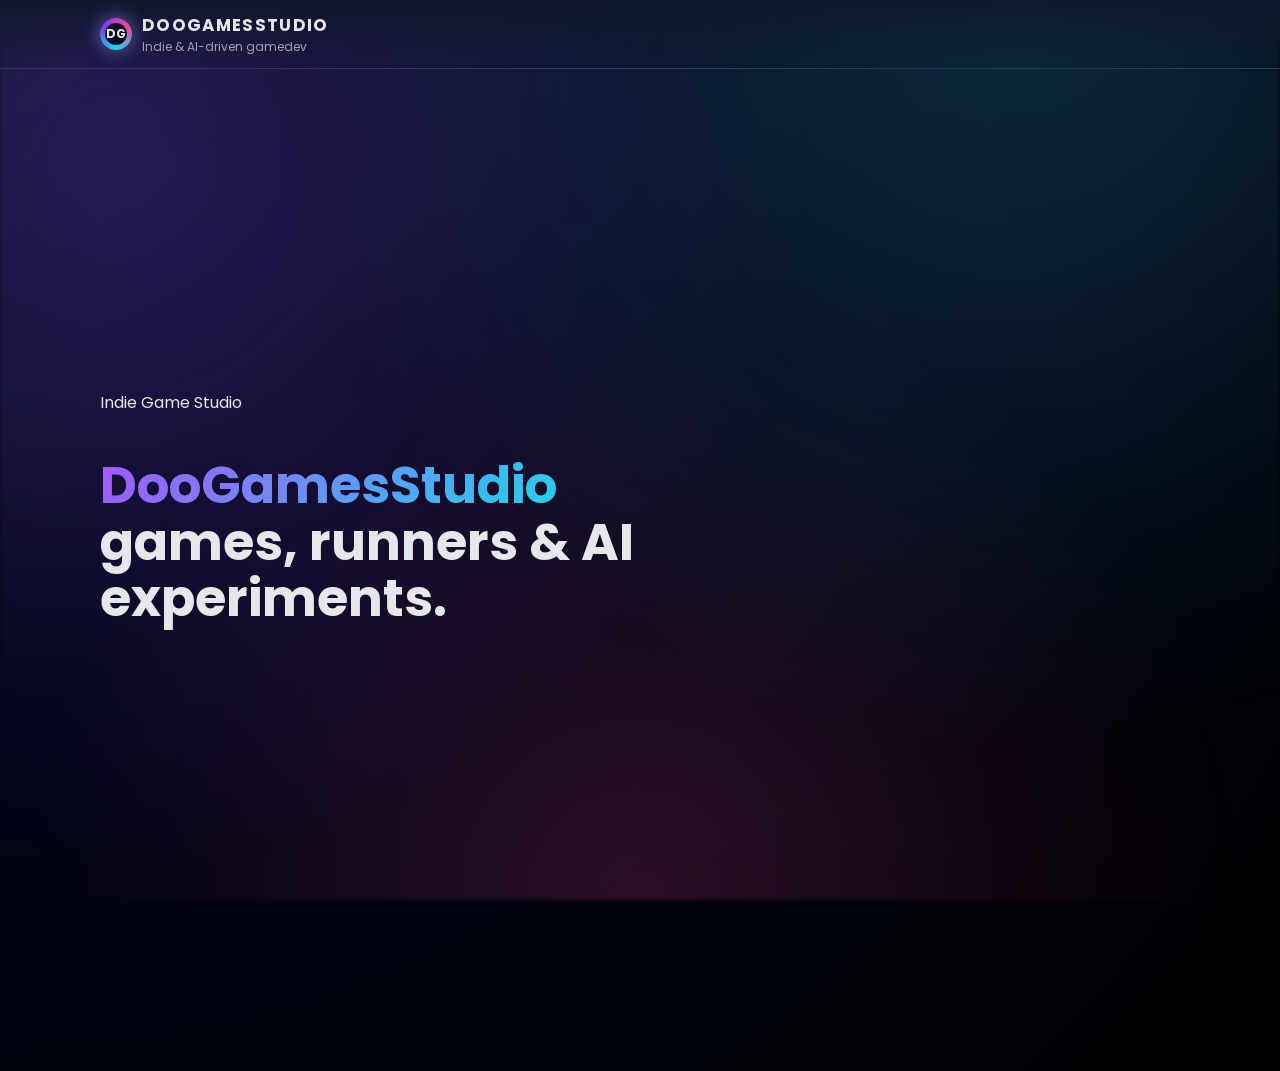
==== index.html @ 08a2777c "chore: initialize DooGamesStudio landing project" ====
<!DOCTYPE html>
<html lang="en">
<head>
    <meta charset="UTF-8" />
    <meta name="viewport" content="width=device-width, initial-scale=1.0" />
    <title>DooGamesStudio — Indie Game Development</title>
    <meta name="description" content="DooGamesStudio — indie game development, experimental AI projects, Unity, runners, tactical sims and more.">

    <link rel="preconnect" href="https://fonts.gstatic.com" />
    <link href="https://fonts.googleapis.com/css2?family=Poppins:wght@300;400;600;700&display=swap" rel="stylesheet" />

    <style>
        :root {
            --bg-main: #050816;
            --bg-elevated: rgba(15, 23, 42, 0.85);
            --accent: #7c3aed;
            --accent-soft: #22d3ee;
            --text-main: #e5e7eb;
            --text-muted: #9ca3af;
            --border-soft: rgba(148, 163, 184, 0.3);
            --radius-xl: 18px;
            --shadow-soft: 0 20px 40px rgba(15, 23, 42, 0.8);
            --transition-fast: 0.18s ease-out;
        }

        * {
            box-sizing: border-box;
        }

        html {
            scroll-behavior: smooth;
        }

        body {
            margin: 0;
            font-family: "Poppins", system-ui, -apple-system, BlinkMacSystemFont, "Segoe UI", sans-serif;
            background: radial-gradient(circle at 0% 0%, #0f172a 0, #020617 40%, #000 100%);
            color: var(--text-main);
            min-height: 100vh;
        }

        .bg-orbit {
            position: fixed;
            inset: 0;
            pointer-events: none;
            z-index: -1;
            background:
                radial-gradient(circle at 10% 20%, rgba(124, 58, 237, 0.35) 0, transparent 50%),
                radial-gradient(circle at 80% 0%, rgba(56, 189, 248, 0.3) 0, transparent 55%),
                radial-gradient(circle at 50% 100%, rgba(236, 72, 153, 0.25) 0, transparent 55%);
            opacity: 0.7;
            filter: blur(2px);
            animation: float-bg 18s alternate infinite;
        }

        @keyframes float-bg {
            0% {
                transform: translate3d(0, 0, 0) scale(1);
            }
            100% {
                transform: translate3d(0, -20px, 0) scale(1.02);
            }
        }

        .nav {
            position: sticky;
            top: 0;
            z-index: 30;
            backdrop-filter: blur(18px);
            background: linear-gradient(to bottom, rgba(15, 23, 42, 0.95), rgba(15, 23, 42, 0.4), transparent);
            border-bottom: 1px solid rgba(148, 163, 184, 0.25);
        }

        .nav-inner {
            max-width: 1120px;
            margin: 0 auto;
            padding: 12px 20px;
            display: flex;
            align-items: center;
            justify-content: space-between;
            gap: 16px;
        }

        .logo {
            display: flex;
            align-items: center;
            gap: 10px;
        }

        .logo-mark {
            width: 32px;
            height: 32px;
            border-radius: 999px;
            background: conic-gradient(
                    from 180deg,
                    #22d3ee,
                    #7c3aed,
                    #ec4899,
                    #22d3ee
            );
            display: flex;
            align-items: center;
            justify-content: center;
            box-shadow: 0 0 18px rgba(129, 140, 248, 0.7);
            position: relative;
            overflow: hidden;
        }

        .logo-mark-inner {
            width: 22px;
            height: 22px;
            border-radius: inherit;
            background: radial-gradient(circle at 30% 0%, #0f172a, #020617);
            border: 1px solid rgba(15, 23, 42, 0.9);
            display: flex;
            align-items: center;
            justify-content: center;
            font-size: 12px;
            font-weight: 700;
            color: #e5e7eb;
            letter-spacing: 0.03em;
        }

        .logo-text-main {
            font-weight: 700;
            font-size: 1.05rem;
            letter-spacing: 0.08em;
            text-transform: uppercase;
        }

        .logo-text-sub {
            font-size: 0.75rem;
            color: var(--text-muted);
        }

        .nav-links {
            display: flex;
            flex-wrap: wrap;
            gap: 10px;
        }

        .nav-link {
            padding: 8px 14px;
            border-radius: 999px;
            font-size: 0.85rem;
            border: 1px solid transparent;
            color: var(--text-muted);
            text-decoration: none;
            transition: var(--transition-fast);
        }

        .nav-link:hover {
            color: var(--text-main);
            border-color: rgba(148, 163, 184, 0.7);
            background: rgba(15, 23, 42, 0.9);
        }

        .nav-link-primary {
            background: linear-gradient(135deg, #22d3ee, #7c3aed);
            color: #020617;
            font-weight: 600;
            border: none;
            box-shadow: 0 12px 30px rgba(37, 99, 235, 0.55);
        }

        .nav-link-primary:hover {
            transform: translateY(-1px) scale(1.02);
            box-shadow: 0 18px 40px rgba(59, 130, 246, 0.8);
        }

        .page {
            max-width: 1120px;
            margin: 0 auto;
            padding: 32px 20px 60px;
        }

        section {
            margin-bottom: 80px;
        }

        .hero {
            min-height: calc(100vh - 70px);
            display: grid;
            grid-template-columns: minmax(0, 1.2fr) minmax(0, 1fr);
            gap: 32px;
            align-items: center;
        }

        @media (max-width: 900px) {
            .hero {
                grid-template-columns: minmax(0, 1fr);
                padding-top: 24px;
            }
        }

        .hero-main-title {
            font-size: clamp(2.4rem, 4vw, 3.3rem);
            line-height: 1.1;
            margin-bottom: 16px;
        }

        .hero-gradient {
            background: linear-gradient(135deg, #a855f7, #22d3ee);
            -webkit-background-clip: text;
            background-clip: text;
            color: transparent;
        }

        .hero-subtitle {
            font-size: 1.05rem;
            color: var(--text-muted);
            max-width: 520px;
            margin-bottom: 24px;
        }

        .hero-badges {
            display: flex;
            flex-wrap: wrap;
            gap: 8px;
            margin-bottom: 24px;
        }

        .badge {
            padding: 6px 12px;
            border-radius: 999px;
            border: 1px solid rgba(148, 163, 184, 0.4);
            font-size: 0.75rem;
            color: var(--text-muted);
            background: rgba(15, 23, 42, 0.7);
        }

        .badge-pill {
            background: rgba(56, 189, 248, 0.12);
            color: #e0f2fe;
            border-color: rgba(56, 189, 248, 0.5);
        }

        .hero-actions {
            display: flex;
            flex-wrap: wrap;
            gap: 12px;
            margin-bottom: 24px;
        }

        .btn {
            position: relative;
            padding: 11px 20px;
            border-radius: 999px;
            border: 1px solid rgba(148, 163, 184, 0.6);
            background: rgba(15, 23, 42, 0.9);
            color: var(--text-main);
            text-decoration: none;
            font-size: 0.9rem;
            font-weight: 500;
            display: inline-flex;
            alignяз: center;
            gap: 8px;
            cursor: pointer;
            transition: var(--transition-fast);
        }

        .btn span.icon {
            font-size: 1.05rem;
        }

        .btn:hover {
            transform: translateY(-1px);
            border-color: rgba(148, 163, 184, 0.9);
            background: rgba(15, 23, 42, 1);
            box-shadow: 0 12px 30px rgba(15, 23, 42, 0.9);
        }

        .btn-primary {
            background: linear-gradient(135deg, #22d3ee, #7c3aed);
            border: none;
            color: #020617;
            box-shadow: 0 14px 40px rgba(37, 99, 235, 0.8);
        }

        .btn-primary:hover {
            transform: translateY(-1px) scale(1.02);
            box-shadow: 0 18px 50px rgba(37, 99, 235, 0.95);
        }

        .hero-note {
            font-size: 0.8rem;
            color: var(--text-muted);
        }

        .hero-card {
            border-radius: 24px;
            background: radial-gradient(circle at 0 0, rgba(59, 130, 246, 0.3), transparent 55%),
                        radial-gradient(circle at 100% 100%, rgba(236, 72, 153, 0.35), transparent 55%),
                        rgba(15, 23, 42, 0.9);
            border: 1px solid rgba(148, 163, 184, 0.3);
            padding: 20px 18px;
            position: relative;
            overflow: hidden;
            box-shadow: var(--shadow-soft);
        }

        .hero-card::before {
            content: "";
            position: absolute;
            inset: -40%;
            background:
                radial-gradient(circle at 10% 20%, rgba(56, 189, 248, 0.08) 0, transparent 55%),
                radial-gradient(circle at 80% 80%, rgba(129, 140, 248, 0.12) 0, transparent 55%);
            opacity: 0.9;
            mix-blend-mode: screen;
        }

        .hero-card-inner {
            position: relative;
            z-index: 1;
        }

        .hero-pill {
            display: inline-flex;
            align-items: center;
            gap: 8px;
            font-size: 0.75rem;
            padding: 6px 10px;
            border-radius: 999px;
            background: rgba(15, 23, 42, 0.8);
            border: 1px solid rgba(148, 163, 184, 0.5);
            margin-bottom: 14px;
        }

        .hero-pill-dot {
            width: 8px;
            height: 8px;
            border-radius: 50%;
            background: #22c55e;
            box-shadow: 0 0 10px rgba(34, 197, 94, 0.9);
        }

        .hero-card-title {
            font-size: 1.05rem;
            font-weight: 600;
            margin-bottom: 10px;
        }

        .hero-card-text {
            font-size: 0.85rem;
            color: var(--text-muted);
            margin-bottom: 16px;
        }
    </style>
</head>
<body>
<div class="bg-orbit"></div>

<header class="nav">
    <div class="nav-inner">
        <div class="logo">
            <div class="logo-mark">
                <div class="logo-mark-inner">DG</div>
            </div>
            <div>
                <div class="logo-text-main">DooGamesStudio</div>
                <div class="logo-text-sub">Indie & AI-driven gamedev</div>
            </div>
        </div>
    </div>
</header>

<main class="page">
    <section class="hero" id="top">
        <div>
            <div class="section-label">Indie Game Studio</div>
            <h1 class="hero-main-title">
                <span class="hero-gradient">DooGamesStudio</span><br />
                games, runners & AI experiments.
            </h1>
        </div>
    </section>
</main>

</body>
</html>
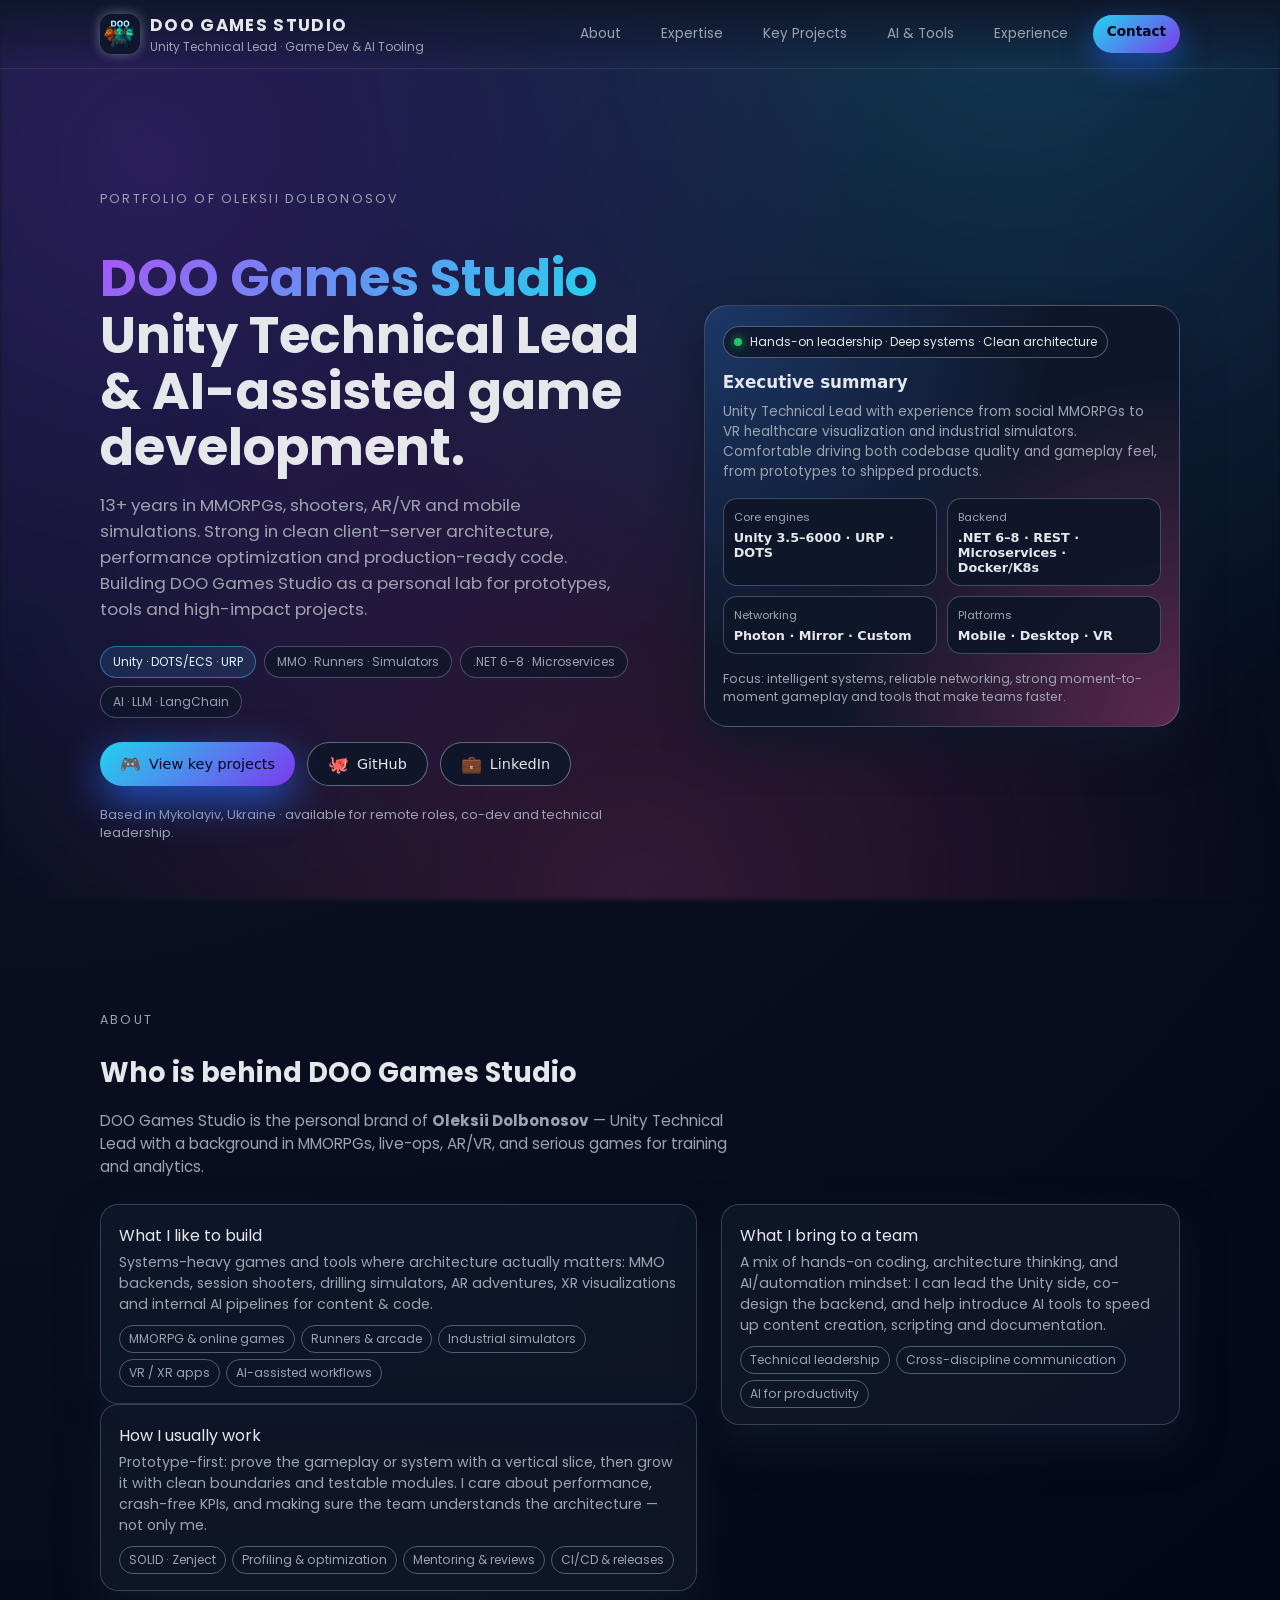
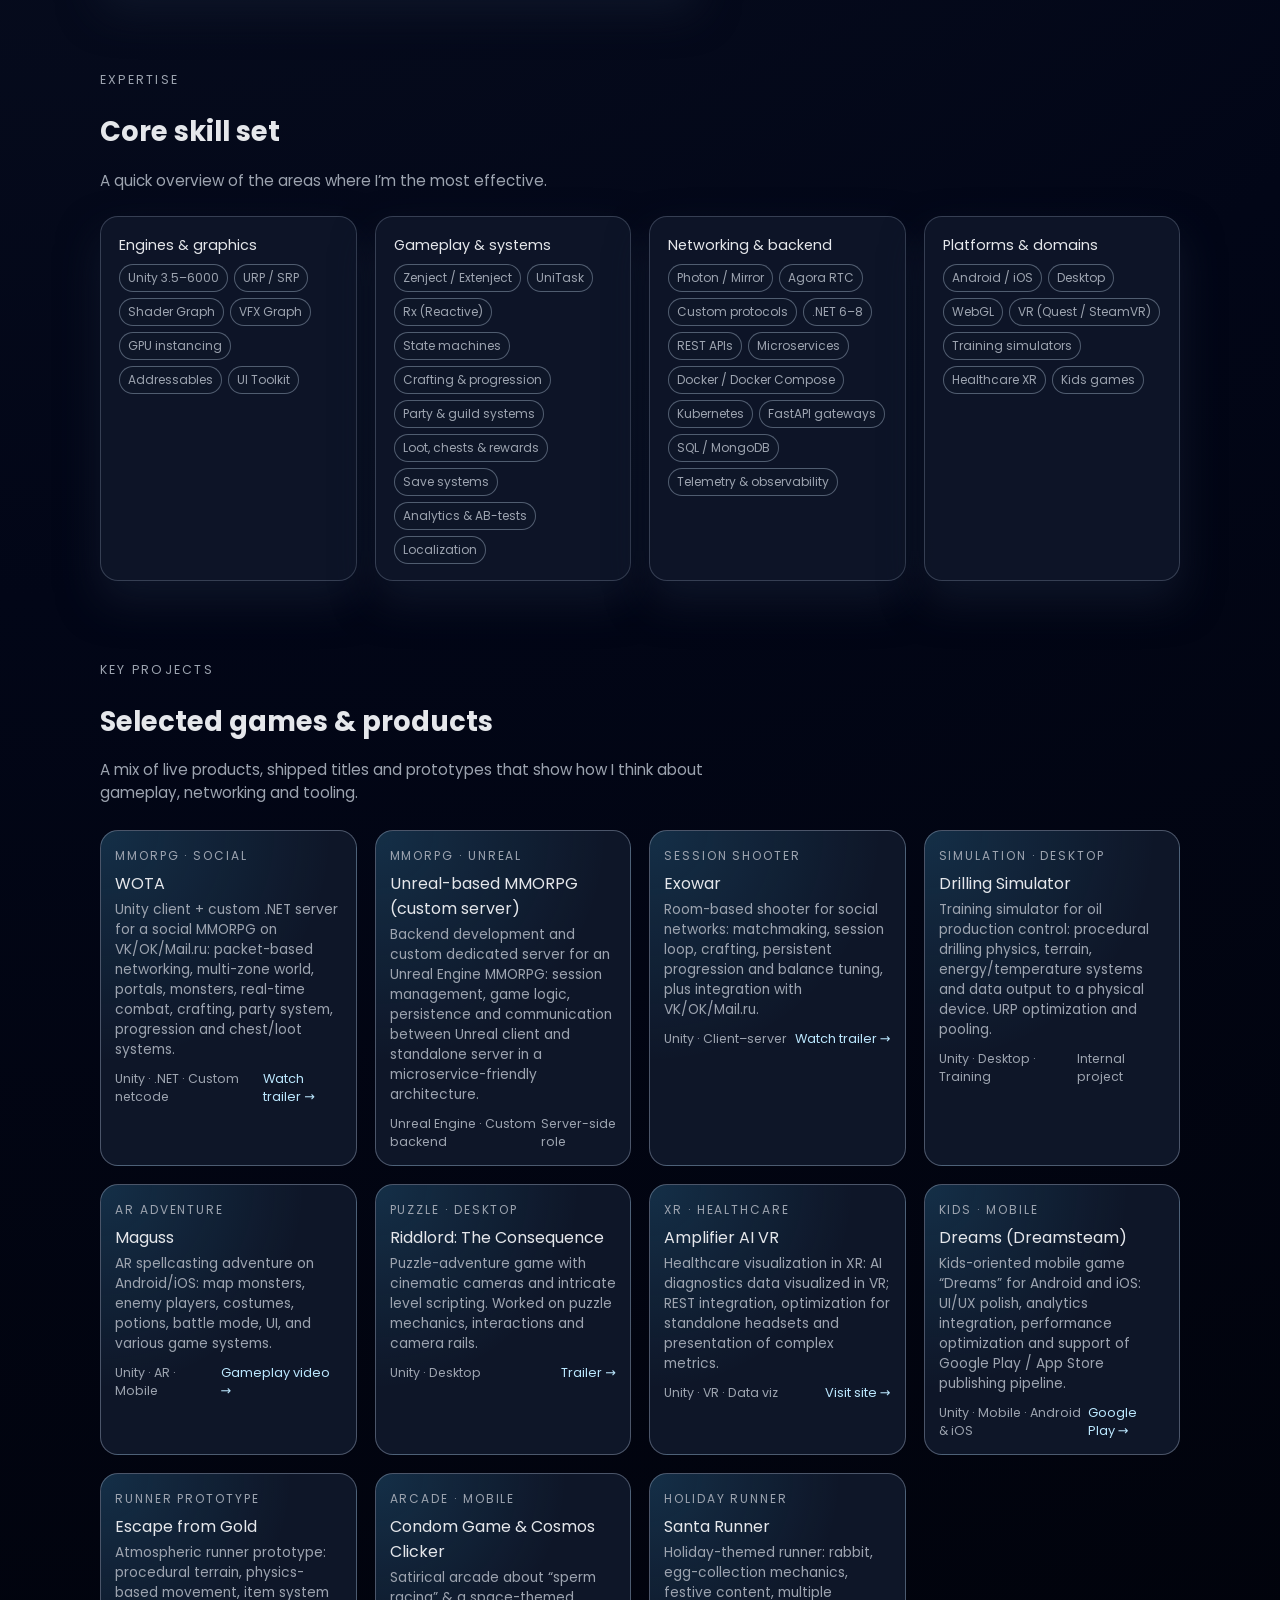
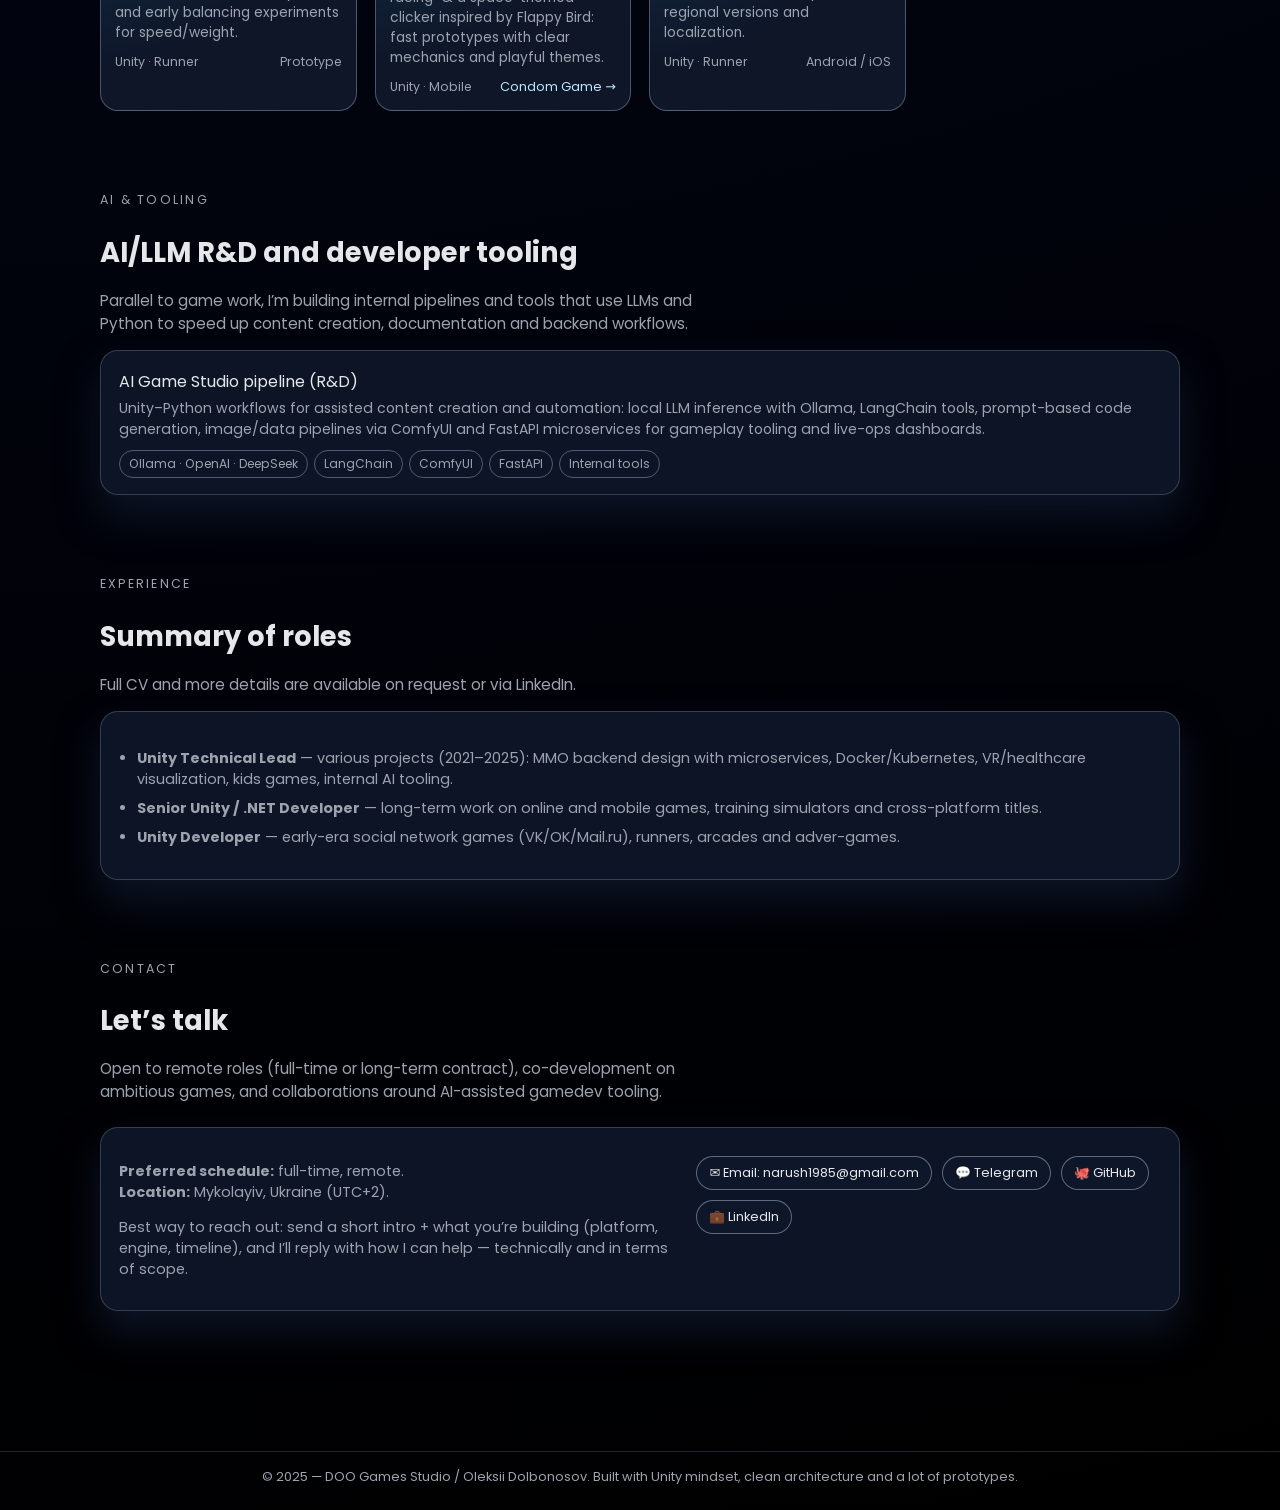
==== commit 58ea5a9e: "feat: upgrade DooGamesStudio landing page" ====
--- a/index.html
+++ b/index.html
@@ -3,23 +3,24 @@
 <head>
     <meta charset="UTF-8" />
     <meta name="viewport" content="width=device-width, initial-scale=1.0" />
-    <title>DooGamesStudio — Indie Game Development</title>
-    <meta name="description" content="DooGamesStudio — indie game development, experimental AI projects, Unity, runners, tactical sims and more.">
-
+    <title>DOO Games Studio — Unity Technical Lead & Game Development</title>
+    <meta name="description" content="DOO Games Studio — portfolio of Unity Technical Lead Oleksii Dolbonosov: MMORPGs, shooters, AR/VR, simulations, runners and AI/LLM-assisted gamedev tooling.">
+
+    <link rel="icon" type="image/png" href="LogoDooGamesStudio.png" />
     <link rel="preconnect" href="https://fonts.gstatic.com" />
     <link href="https://fonts.googleapis.com/css2?family=Poppins:wght@300;400;600;700&display=swap" rel="stylesheet" />
 
     <style>
         :root {
             --bg-main: #050816;
-            --bg-elevated: rgba(15, 23, 42, 0.85);
+            --bg-elevated: rgba(15, 23, 42, 0.9);
             --accent: #7c3aed;
             --accent-soft: #22d3ee;
             --text-main: #e5e7eb;
             --text-muted: #9ca3af;
             --border-soft: rgba(148, 163, 184, 0.3);
             --radius-xl: 18px;
-            --shadow-soft: 0 20px 40px rgba(15, 23, 42, 0.8);
+            --shadow-soft: 0 20px 40px rgba(15, 23, 42, 0.9);
             --transition-fast: 0.18s ease-out;
         }
 
@@ -34,7 +35,7 @@
         body {
             margin: 0;
             font-family: "Poppins", system-ui, -apple-system, BlinkMacSystemFont, "Segoe UI", sans-serif;
-            background: radial-gradient(circle at 0% 0%, #0f172a 0, #020617 40%, #000 100%);
+            background: radial-gradient(circle at 0% 0%, #0f172a 0, #020617 45%, #000 100%);
             color: var(--text-main);
             min-height: 100vh;
         }
@@ -45,29 +46,27 @@
             pointer-events: none;
             z-index: -1;
             background:
-                radial-gradient(circle at 10% 20%, rgba(124, 58, 237, 0.35) 0, transparent 50%),
+                radial-gradient(circle at 12% 18%, rgba(124, 58, 237, 0.35) 0, transparent 55%),
                 radial-gradient(circle at 80% 0%, rgba(56, 189, 248, 0.3) 0, transparent 55%),
-                radial-gradient(circle at 50% 100%, rgba(236, 72, 153, 0.25) 0, transparent 55%);
-            opacity: 0.7;
+                radial-gradient(circle at 50% 100%, rgba(236, 72, 153, 0.25) 0, transparent 60%);
+            opacity: 0.75;
             filter: blur(2px);
             animation: float-bg 18s alternate infinite;
         }
 
         @keyframes float-bg {
-            0% {
-                transform: translate3d(0, 0, 0) scale(1);
-            }
-            100% {
-                transform: translate3d(0, -20px, 0) scale(1.02);
-            }
-        }
+            0% { transform: translate3d(0, 0, 0) scale(1); }
+            100% { transform: translate3d(0, -20px, 0) scale(1.02); }
+        }
+
+        /* NAV */
 
         .nav {
             position: sticky;
             top: 0;
             z-index: 30;
             backdrop-filter: blur(18px);
-            background: linear-gradient(to bottom, rgba(15, 23, 42, 0.95), rgba(15, 23, 42, 0.4), transparent);
+            background: linear-gradient(to bottom, rgba(15, 23, 42, 0.98), rgba(15, 23, 42, 0.5), transparent);
             border-bottom: 1px solid rgba(148, 163, 184, 0.25);
         }
 
@@ -87,38 +86,13 @@
             gap: 10px;
         }
 
-        .logo-mark {
-            width: 32px;
-            height: 32px;
-            border-radius: 999px;
-            background: conic-gradient(
-                    from 180deg,
-                    #22d3ee,
-                    #7c3aed,
-                    #ec4899,
-                    #22d3ee
-            );
-            display: flex;
-            align-items: center;
-            justify-content: center;
-            box-shadow: 0 0 18px rgba(129, 140, 248, 0.7);
-            position: relative;
-            overflow: hidden;
-        }
-
-        .logo-mark-inner {
-            width: 22px;
-            height: 22px;
-            border-radius: inherit;
-            background: radial-gradient(circle at 30% 0%, #0f172a, #020617);
-            border: 1px solid rgba(15, 23, 42, 0.9);
-            display: flex;
-            align-items: center;
-            justify-content: center;
-            font-size: 12px;
-            font-weight: 700;
-            color: #e5e7eb;
-            letter-spacing: 0.03em;
+        .logo-img {
+            width: 40px;
+            height: 40px;
+            border-radius: 12px;
+            object-fit: contain;
+            background: rgba(15, 23, 42, 0.9);
+            box-shadow: 0 0 12px rgba(148, 163, 184, 0.6);
         }
 
         .logo-text-main {
@@ -168,6 +142,15 @@
             box-shadow: 0 18px 40px rgba(59, 130, 246, 0.8);
         }
 
+        @media (max-width: 768px) {
+            .nav-inner {
+                flex-direction: column;
+                align-items: flex-start;
+            }
+        }
+
+        /* LAYOUT */
+
         .page {
             max-width: 1120px;
             margin: 0 auto;
@@ -177,6 +160,27 @@
         section {
             margin-bottom: 80px;
         }
+
+        .section-label {
+            font-size: 0.78rem;
+            text-transform: uppercase;
+            letter-spacing: 0.18em;
+            color: var(--text-muted);
+            margin-bottom: 6px;
+        }
+
+        .section-title {
+            font-size: 1.7rem;
+            margin-bottom: 8px;
+        }
+
+        .section-subtitle {
+            font-size: 0.95rem;
+            color: var(--text-muted);
+            max-width: 640px;
+        }
+
+        /* HERO */
 
         .hero {
             min-height: calc(100vh - 70px);
@@ -239,7 +243,7 @@
             display: flex;
             flex-wrap: wrap;
             gap: 12px;
-            margin-bottom: 24px;
+            margin-bottom: 20px;
         }
 
         .btn {
@@ -253,7 +257,7 @@
             font-size: 0.9rem;
             font-weight: 500;
             display: inline-flex;
-            alignяз: center;
+            align-items: center;
             gap: 8px;
             cursor: pointer;
             transition: var(--transition-fast);
@@ -291,23 +295,12 @@
             border-radius: 24px;
             background: radial-gradient(circle at 0 0, rgba(59, 130, 246, 0.3), transparent 55%),
                         radial-gradient(circle at 100% 100%, rgba(236, 72, 153, 0.35), transparent 55%),
-                        rgba(15, 23, 42, 0.9);
-            border: 1px solid rgba(148, 163, 184, 0.3);
+                        rgba(15, 23, 42, 0.96);
+            border: 1px solid rgba(148, 163, 184, 0.35);
             padding: 20px 18px;
             position: relative;
             overflow: hidden;
             box-shadow: var(--shadow-soft);
-        }
-
-        .hero-card::before {
-            content: "";
-            position: absolute;
-            inset: -40%;
-            background:
-                radial-gradient(circle at 10% 20%, rgba(56, 189, 248, 0.08) 0, transparent 55%),
-                radial-gradient(circle at 80% 80%, rgba(129, 140, 248, 0.12) 0, transparent 55%);
-            opacity: 0.9;
-            mix-blend-mode: screen;
         }
 
         .hero-card-inner {
@@ -322,7 +315,7 @@
             font-size: 0.75rem;
             padding: 6px 10px;
             border-radius: 999px;
-            background: rgba(15, 23, 42, 0.8);
+            background: rgba(15, 23, 42, 0.85);
             border: 1px solid rgba(148, 163, 184, 0.5);
             margin-bottom: 14px;
         }
@@ -346,6 +339,239 @@
             color: var(--text-muted);
             margin-bottom: 16px;
         }
+
+        .hero-meta-grid {
+            display: grid;
+            grid-template-columns: repeat(2, minmax(0, 1fr));
+            gap: 10px;
+            margin-bottom: 16px;
+        }
+
+        .hero-meta-item {
+            padding: 10px;
+            border-radius: 14px;
+            background: rgba(15, 23, 42, 0.95);
+            border: 1px solid rgba(148, 163, 184, 0.38);
+            font-size: 0.8rem;
+        }
+
+        .hero-meta-label {
+            color: var(--text-muted);
+            font-size: 0.7rem;
+            margin-bottom: 4px;
+        }
+
+        .hero-meta-value {
+            font-weight: 600;
+        }
+
+        .hero-tagline {
+            font-size: 0.78rem;
+            color: var(--text-muted);
+        }
+
+        /* CARDS & GRIDS */
+
+        .card {
+            border-radius: var(--radius-xl);
+            background: var(--bg-elevated);
+            border: 1px solid var(--border-soft);
+            padding: 18px 18px 16px;
+            box-shadow: var(--shadow-soft);
+        }
+
+        .card-title {
+            font-size: 1rem;
+            margin-bottom: 4px;
+        }
+
+        .card-text {
+            font-size: 0.88rem;
+            color: var(--text-muted);
+        }
+
+        .about-grid {
+            display: grid;
+            grid-template-columns: minmax(0, 1.3fr) minmax(0, 1fr);
+            gap: 24px;
+            margin-top: 26px;
+        }
+
+        @media (max-width: 900px) {
+            .about-grid {
+                grid-template-columns: minmax(0, 1fr);
+            }
+        }
+
+        .tag-row {
+            display: flex;
+            flex-wrap: wrap;
+            gap: 6px;
+            margin-top: 10px;
+        }
+
+        .tag {
+            padding: 4px 9px;
+            border-radius: 999px;
+            font-size: 0.76rem;
+            border: 1px solid rgba(148, 163, 184, 0.5);
+            color: var(--text-muted);
+        }
+
+        .projects-grid {
+            display: grid;
+            grid-template-columns: repeat(auto-fit, minmax(230px, 1fr));
+            gap: 18px;
+            margin-top: 26px;
+        }
+
+        .project-card {
+            border-radius: var(--radius-xl);
+            background: radial-gradient(circle at 0 0, rgba(56, 189, 248, 0.15), transparent 55%),
+                        rgba(15, 23, 42, 0.97);
+            border: 1px solid rgba(148, 163, 184, 0.45);
+            padding: 16px 14px 14px;
+            position: relative;
+            overflow: hidden;
+            transition: var(--transition-fast);
+        }
+
+        .project-card:hover {
+            transform: translateY(-4px);
+            box-shadow: 0 18px 45px rgba(15, 23, 42, 0.95);
+            border-color: rgba(56, 189, 248, 0.7);
+        }
+
+        .project-label {
+            font-size: 0.75rem;
+            text-transform: uppercase;
+            letter-spacing: 0.16em;
+            color: var(--text-muted);
+            margin-bottom: 6px;
+        }
+
+        .project-title {
+            font-size: 1rem;
+            margin-bottom: 4px;
+        }
+
+        .project-text {
+            font-size: 0.86rem;
+            color: var(--text-muted);
+            margin-bottom: 10px;
+        }
+
+        .project-footer {
+            display: flex;
+            justify-content: space-between;
+            align-items: center;
+            font-size: 0.78rem;
+            color: var(--text-muted);
+        }
+
+        .link-ghost {
+            font-size: 0.8rem;
+            color: #bae6fd;
+            text-decoration: none;
+            display: inline-flex;
+            align-items: center;
+            gap: 6px;
+        }
+
+        .link-ghost:hover {
+            text-decoration: underline;
+        }
+
+        .tech-grid {
+            display: grid;
+            grid-template-columns: repeat(auto-fit, minmax(210px, 1fr));
+            gap: 18px;
+            margin-top: 24px;
+        }
+
+        .tech-item-title {
+            font-size: 0.9rem;
+            margin-bottom: 8px;
+        }
+
+        .tech-pills {
+            display: flex;
+            flex-wrap: wrap;
+            gap: 6px;
+        }
+
+        .tech-pill {
+            padding: 4px 8px;
+            border-radius: 999px;
+            font-size: 0.75rem;
+            background: rgba(15, 23, 42, 0.9);
+            border: 1px solid rgba(148, 163, 184, 0.5);
+            color: var(--text-muted);
+        }
+
+        .process-list {
+            margin-top: 18px;
+            padding-left: 18px;
+            font-size: 0.9rem;
+            color: var(--text-muted);
+        }
+
+        .process-list li {
+            margin-bottom: 8px;
+        }
+
+        .contact-card {
+            margin-top: 24px;
+            display: grid;
+            grid-template-columns: minmax(0, 1.2fr) minmax(0, 1fr);
+            gap: 20px;
+        }
+
+        @media (max-width: 800px) {
+            .contact-card {
+                grid-template-columns: minmax(0, 1fr);
+            }
+        }
+
+        .contact-lines {
+            font-size: 0.9rem;
+            color: var(--text-muted);
+        }
+
+        .contact-links {
+            display: flex;
+            flex-wrap: wrap;
+            gap: 10px;
+            margin-top: 10px;
+        }
+
+        .chip-link {
+            padding: 7px 12px;
+            font-size: 0.8rem;
+            border-radius: 999px;
+            border: 1px solid rgba(148, 163, 184, 0.6);
+            background: rgba(15, 23, 42, 0.98);
+            color: var(--text-main);
+            text-decoration: none;
+            display: inline-flex;
+            align-items: center;
+            gap: 6px;
+            transition: var(--transition-fast);
+        }
+
+        .chip-link:hover {
+            border-color: rgba(56, 189, 248, 0.8);
+            color: #e0f2fe;
+            transform: translateY(-1px);
+        }
+
+        footer {
+            border-top: 1px solid rgba(31, 41, 55, 0.9);
+            padding: 16px 20px 24px;
+            font-size: 0.8rem;
+            color: var(--text-muted);
+            text-align: center;
+        }
     </style>
 </head>
 <body>
@@ -354,28 +580,496 @@
 <header class="nav">
     <div class="nav-inner">
         <div class="logo">
-            <div class="logo-mark">
-                <div class="logo-mark-inner">DG</div>
-            </div>
+            <img src="LogoDooGamesStudio.png" alt="DOO Games Studio logo" class="logo-img" />
             <div>
-                <div class="logo-text-main">DooGamesStudio</div>
-                <div class="logo-text-sub">Indie & AI-driven gamedev</div>
+                <div class="logo-text-main">DOO Games Studio</div>
+                <div class="logo-text-sub">Unity Technical Lead · Game Dev & AI Tooling</div>
             </div>
         </div>
+
+        <nav class="nav-links">
+            <a href="#about" class="nav-link">About</a>
+            <a href="#expertise" class="nav-link">Expertise</a>
+            <a href="#projects" class="nav-link">Key Projects</a>
+            <a href="#ai-tools" class="nav-link">AI & Tools</a>
+            <a href="#experience" class="nav-link">Experience</a>
+            <a href="#contact" class="nav-link nav-link-primary">Contact</a>
+        </nav>
     </div>
 </header>
 
 <main class="page">
+    <!-- HERO -->
     <section class="hero" id="top">
         <div>
-            <div class="section-label">Indie Game Studio</div>
+            <div class="section-label">Portfolio of Oleksii Dolbonosov</div>
             <h1 class="hero-main-title">
-                <span class="hero-gradient">DooGamesStudio</span><br />
-                games, runners & AI experiments.
+                <span class="hero-gradient">DOO Games Studio</span><br />
+                Unity Technical Lead & AI-assisted game development.
             </h1>
+
+            <p class="hero-subtitle">
+                13+ years in MMORPGs, shooters, AR/VR and mobile simulations.
+                Strong in clean client–server architecture, performance optimization and production-ready code.
+                Building DOO Games Studio as a personal lab for prototypes, tools and high-impact projects.
+            </p>
+
+            <div class="hero-badges">
+                <div class="badge badge-pill">Unity · DOTS/ECS · URP</div>
+                <div class="badge">MMO · Runners · Simulators</div>
+                <div class="badge">.NET 6–8 · Microservices</div>
+                <div class="badge">AI · LLM · LangChain</div>
+            </div>
+
+            <div class="hero-actions">
+                <a href="#projects" class="btn btn-primary">
+                    <span class="icon">🎮</span>
+                    <span>View key projects</span>
+                </a>
+                <a href="https://github.com/oleksiidolbonosov" target="_blank" class="btn">
+                    <span class="icon">🐙</span>
+                    <span>GitHub</span>
+                </a>
+                <a href="https://linkedin.com/in/oleksii-dolbonosov-10b35715a" target="_blank" class="btn">
+                    <span class="icon">💼</span>
+                    <span>LinkedIn</span>
+                </a>
+            </div>
+
+            <div class="hero-note">
+                Based in Mykolayiv, Ukraine · available for remote roles, co-dev and technical leadership.
+            </div>
+        </div>
+
+        <aside class="hero-card">
+            <div class="hero-card-inner">
+                <div class="hero-pill">
+                    <span class="hero-pill-dot"></span>
+                    <span>Hands-on leadership · Deep systems · Clean architecture</span>
+                </div>
+                <div class="hero-card-title">Executive summary</div>
+                <div class="hero-card-text">
+                    Unity Technical Lead with experience from social MMORPGs to VR healthcare visualization
+                    and industrial simulators. Comfortable driving both codebase quality and gameplay feel, from prototypes
+                    to shipped products.
+                </div>
+
+                <div class="hero-meta-grid">
+                    <div class="hero-meta-item">
+                        <div class="hero-meta-label">Core engines</div>
+                        <div class="hero-meta-value">Unity 3.5–6000 · URP · DOTS</div>
+                    </div>
+                    <div class="hero-meta-item">
+                        <div class="hero-meta-label">Backend</div>
+                        <div class="hero-meta-value">.NET 6–8 · REST · Microservices · Docker/K8s</div>
+                    </div>
+                    <div class="hero-meta-item">
+                        <div class="hero-meta-label">Networking</div>
+                        <div class="hero-meta-value">Photon · Mirror · Custom</div>
+                    </div>
+                    <div class="hero-meta-item">
+                        <div class="hero-meta-label">Platforms</div>
+                        <div class="hero-meta-value">Mobile · Desktop · VR</div>
+                    </div>
+                </div>
+
+                <div class="hero-tagline">
+                    Focus: intelligent systems, reliable networking, strong moment-to-moment gameplay and tools that
+                    make teams faster.
+                </div>
+            </div>
+        </aside>
+    </section>
+
+    <!-- ABOUT -->
+    <section id="about">
+        <div class="section-label">About</div>
+        <h2 class="section-title">Who is behind DOO Games Studio</h2>
+        <p class="section-subtitle">
+            DOO Games Studio is the personal brand of <strong>Oleksii Dolbonosov</strong> —
+            Unity Technical Lead with a background in MMORPGs, live-ops, AR/VR, and serious games for training and analytics.
+        </p>
+
+        <div class="about-grid">
+            <div>
+                <div class="card">
+                    <div class="card-title">What I like to build</div>
+                    <div class="card-text">
+                        Systems-heavy games and tools where architecture actually matters:
+                        MMO backends, session shooters, drilling simulators, AR adventures, XR visualizations and
+                        internal AI pipelines for content & code.
+                    </div>
+                    <div class="tag-row">
+                        <span class="tag">MMORPG & online games</span>
+                        <span class="tag">Runners & arcade</span>
+                        <span class="tag">Industrial simulators</span>
+                        <span class="tag">VR / XR apps</span>
+                        <span class="tag">AI-assisted workflows</span>
+                    </div>
+                </div>
+
+                <div class="card">
+                    <div class="card-title">How I usually work</div>
+                    <div class="card-text">
+                        Prototype-first: prove the gameplay or system with a vertical slice,
+                        then grow it with clean boundaries and testable modules. I care about performance,
+                        crash-free KPIs, and making sure the team understands the architecture — not only me.
+                    </div>
+                    <div class="tag-row">
+                        <span class="tag">SOLID · Zenject</span>
+                        <span class="tag">Profiling & optimization</span>
+                        <span class="tag">Mentoring & reviews</span>
+                        <span class="tag">CI/CD & releases</span>
+                    </div>
+                </div>
+            </div>
+
+            <div>
+                <div class="card">
+                    <div class="card-title">What I bring to a team</div>
+                    <div class="card-text">
+                        A mix of hands-on coding, architecture thinking, and AI/automation mindset:
+                        I can lead the Unity side, co-design the backend, and help introduce AI tools
+                        to speed up content creation, scripting and documentation.
+                    </div>
+                    <div class="tag-row">
+                        <span class="tag">Technical leadership</span>
+                        <span class="tag">Cross-discipline communication</span>
+                        <span class="tag">AI for productivity</span>
+                    </div>
+                </div>
+            </div>
+        </div>
+    </section>
+
+    <!-- EXPERTISE -->
+    <section id="expertise">
+        <div class="section-label">Expertise</div>
+        <h2 class="section-title">Core skill set</h2>
+        <p class="section-subtitle">
+            A quick overview of the areas where I’m the most effective.
+        </p>
+
+        <div class="tech-grid">
+            <div class="card">
+                <div class="tech-item-title">Engines & graphics</div>
+                <div class="tech-pills">
+                    <span class="tech-pill">Unity 3.5–6000</span>
+                    <span class="tech-pill">URP / SRP</span>
+                    <span class="tech-pill">Shader Graph</span>
+                    <span class="tech-pill">VFX Graph</span>
+                    <span class="tech-pill">GPU instancing</span>
+                    <span class="tech-pill">Addressables</span>
+                    <span class="tech-pill">UI Toolkit</span>
+                </div>
+            </div>
+
+            <div class="card">
+                <div class="tech-item-title">Gameplay & systems</div>
+                <div class="tech-pills">
+                    <span class="tech-pill">Zenject / Extenject</span>
+                    <span class="tech-pill">UniTask</span>
+                    <span class="tech-pill">Rx (Reactive)</span>
+                    <span class="tech-pill">State machines</span>
+                    <span class="tech-pill">Crafting & progression</span>
+                    <span class="tech-pill">Party & guild systems</span>
+                    <span class="tech-pill">Loot, chests & rewards</span>
+                    <span class="tech-pill">Save systems</span>
+                    <span class="tech-pill">Analytics & AB-tests</span>
+                    <span class="tech-pill">Localization</span>
+                </div>
+            </div>
+
+            <div class="card">
+                <div class="tech-item-title">Networking & backend</div>
+                <div class="tech-pills">
+                    <span class="tech-pill">Photon / Mirror</span>
+                    <span class="tech-pill">Agora RTC</span>
+                    <span class="tech-pill">Custom protocols</span>
+                    <span class="tech-pill">.NET 6–8</span>
+                    <span class="tech-pill">REST APIs</span>
+                    <span class="tech-pill">Microservices</span>
+                    <span class="tech-pill">Docker / Docker Compose</span>
+                    <span class="tech-pill">Kubernetes</span>
+                    <span class="tech-pill">FastAPI gateways</span>
+                    <span class="tech-pill">SQL / MongoDB</span>
+                    <span class="tech-pill">Telemetry & observability</span>
+                </div>
+            </div>
+
+            <div class="card">
+                <div class="tech-item-title">Platforms & domains</div>
+                <div class="tech-pills">
+                    <span class="tech-pill">Android / iOS</span>
+                    <span class="tech-pill">Desktop</span>
+                    <span class="tech-pill">WebGL</span>
+                    <span class="tech-pill">VR (Quest / SteamVR)</span>
+                    <span class="tech-pill">Training simulators</span>
+                    <span class="tech-pill">Healthcare XR</span>
+                    <span class="tech-pill">Kids games</span>
+                </div>
+            </div>
+        </div>
+    </section>
+
+    <!-- KEY PROJECTS -->
+    <section id="projects">
+        <div class="section-label">Key Projects</div>
+        <h2 class="section-title">Selected games & products</h2>
+        <p class="section-subtitle">
+            A mix of live products, shipped titles and prototypes that show how I think about gameplay,
+            networking and tooling.
+        </p>
+
+        <div class="projects-grid">
+            <article class="project-card">
+                <div class="project-label">MMORPG · Social</div>
+                <div class="project-title">WOTA</div>
+                <div class="project-text">
+                    Unity client + custom .NET server for a social MMORPG on VK/OK/Mail.ru:
+                    packet-based networking, multi-zone world, portals, monsters, real-time combat,
+                    crafting, party system, progression and chest/loot systems.
+                </div>
+                <div class="project-footer">
+                    <span>Unity · .NET · Custom netcode</span>
+                    <a class="link-ghost" href="https://www.youtube.com/watch?v=xtxRj1NpTDU" target="_blank">
+                        Watch trailer →
+                    </a>
+                </div>
+            </article>
+
+            <article class="project-card">
+                <div class="project-label">MMORPG · Unreal</div>
+                <div class="project-title">Unreal-based MMORPG (custom server)</div>
+                <div class="project-text">
+                    Backend development and custom dedicated server for an Unreal Engine MMORPG:
+                    session management, game logic, persistence and communication between Unreal client and
+                    standalone server in a microservice-friendly architecture.
+                </div>
+                <div class="project-footer">
+                    <span>Unreal Engine · Custom backend</span>
+                    <span>Server-side role</span>
+                </div>
+            </article>
+
+            <article class="project-card">
+                <div class="project-label">Session shooter</div>
+                <div class="project-title">Exowar</div>
+                <div class="project-text">
+                    Room-based shooter for social networks: matchmaking, session loop, crafting,
+                    persistent progression and balance tuning, plus integration with VK/OK/Mail.ru.
+                </div>
+                <div class="project-footer">
+                    <span>Unity · Client–server</span>
+                    <a class="link-ghost" href="https://www.youtube.com/watch?v=rMG_w3pcdvE" target="_blank">
+                        Watch trailer →
+                    </a>
+                </div>
+            </article>
+
+            <article class="project-card">
+                <div class="project-label">Simulation · Desktop</div>
+                <div class="project-title">Drilling Simulator</div>
+                <div class="project-text">
+                    Training simulator for oil production control: procedural drilling physics, terrain,
+                    energy/temperature systems and data output to a physical device. URP optimization and pooling.
+                </div>
+                <div class="project-footer">
+                    <span>Unity · Desktop · Training</span>
+                    <span>Internal project</span>
+                </div>
+            </article>
+
+            <article class="project-card">
+                <div class="project-label">AR adventure</div>
+                <div class="project-title">Maguss</div>
+                <div class="project-text">
+                    AR spellcasting adventure on Android/iOS: map monsters, enemy players,
+                    costumes, potions, battle mode, UI, and various game systems.
+                </div>
+                <div class="project-footer">
+                    <span>Unity · AR · Mobile</span>
+                    <a class="link-ghost" href="https://www.youtube.com/watch?v=Abe6v7FhTqc" target="_blank">
+                        Gameplay video →
+                    </a>
+                </div>
+            </article>
+
+            <article class="project-card">
+                <div class="project-label">Puzzle · Desktop</div>
+                <div class="project-title">Riddlord: The Consequence</div>
+                <div class="project-text">
+                    Puzzle-adventure game with cinematic cameras and intricate level scripting.
+                    Worked on puzzle mechanics, interactions and camera rails.
+                </div>
+                <div class="project-footer">
+                    <span>Unity · Desktop</span>
+                    <a class="link-ghost" href="https://www.youtube.com/watch?v=qGlVydA6dRs" target="_blank">
+                        Trailer →
+                    </a>
+                </div>
+            </article>
+
+            <article class="project-card">
+                <div class="project-label">XR · Healthcare</div>
+                <div class="project-title">Amplifier AI VR</div>
+                <div class="project-text">
+                    Healthcare visualization in XR: AI diagnostics data visualized in VR; REST integration,
+                    optimization for standalone headsets and presentation of complex metrics.
+                </div>
+                <div class="project-footer">
+                    <span>Unity · VR · Data viz</span>
+                    <a class="link-ghost" href="https://amplifier.ai" target="_blank">
+                        Visit site →
+                    </a>
+                </div>
+            </article>
+
+            <article class="project-card">
+                <div class="project-label">Kids · Mobile</div>
+                <div class="project-title">Dreams (Dreamsteam)</div>
+                <div class="project-text">
+                    Kids-oriented mobile game “Dreams” for Android and iOS: UI/UX polish, analytics integration,
+                    performance optimization and support of Google Play / App Store publishing pipeline.
+                </div>
+                <div class="project-footer">
+                    <span>Unity · Mobile · Android &amp; iOS</span>
+                    <a class="link-ghost" href="https://play.google.com/store/apps/details?id=com.dreamsteam.dreams" target="_blank">
+                        Google Play →
+                    </a>
+                </div>
+            </article>
+
+            <article class="project-card">
+                <div class="project-label">Runner prototype</div>
+                <div class="project-title">Escape from Gold</div>
+                <div class="project-text">
+                    Atmospheric runner prototype: procedural terrain, physics-based movement,
+                    item system and early balancing experiments for speed/weight.
+                </div>
+                <div class="project-footer">
+                    <span>Unity · Runner</span>
+                    <span>Prototype</span>
+                </div>
+            </article>
+
+            <article class="project-card">
+                <div class="project-label">Arcade · Mobile</div>
+                <div class="project-title">Condom Game & Cosmos Clicker</div>
+                <div class="project-text">
+                    Satirical arcade about “sperm racing” & a space-themed clicker inspired by Flappy Bird:
+                    fast prototypes with clear mechanics and playful themes.
+                </div>
+                <div class="project-footer">
+                    <span>Unity · Mobile</span>
+                    <a class="link-ghost" href="https://www.youtube.com/watch?v=5OynrkPFf8o" target="_blank">
+                        Condom Game →
+                    </a>
+                </div>
+            </article>
+
+            <article class="project-card">
+                <div class="project-label">Holiday runner</div>
+                <div class="project-title">Santa Runner</div>
+                <div class="project-text">
+                    Holiday-themed runner: rabbit, egg-collection mechanics, festive content,
+                    multiple regional versions and localization.
+                </div>
+                <div class="project-footer">
+                    <span>Unity · Runner</span>
+                    <span>Android / iOS</span>
+                </div>
+            </article>
+        </div>
+    </section>
+
+    <!-- AI & TOOLS -->
+    <section id="ai-tools">
+        <div class="section-label">AI & Tooling</div>
+        <h2 class="section-title">AI/LLM R&D and developer tooling</h2>
+        <p class="section-subtitle">
+            Parallel to game work, I’m building internal pipelines and tools that use LLMs and Python to speed up
+            content creation, documentation and backend workflows.
+        </p>
+
+        <div class="card">
+            <div class="card-title">AI Game Studio pipeline (R&D)</div>
+            <div class="card-text">
+                Unity–Python workflows for assisted content creation and automation: local LLM inference with Ollama,
+                LangChain tools, prompt-based code generation, image/data pipelines via ComfyUI and FastAPI microservices
+                for gameplay tooling and live-ops dashboards.
+            </div>
+            <div class="tag-row">
+                <span class="tag">Ollama · OpenAI · DeepSeek</span>
+                <span class="tag">LangChain</span>
+                <span class="tag">ComfyUI</span>
+                <span class="tag">FastAPI</span>
+                <span class="tag">Internal tools</span>
+            </div>
+        </div>
+    </section>
+
+    <!-- EXPERIENCE -->
+    <section id="experience">
+        <div class="section-label">Experience</div>
+        <h2 class="section-title">Summary of roles</h2>
+        <p class="section-subtitle">
+            Full CV and more details are available on request or via LinkedIn.
+        </p>
+
+        <div class="card">
+            <ul class="process-list">
+                <li><strong>Unity Technical Lead</strong> — various projects (2021–2025): MMO backend design with microservices, Docker/Kubernetes, VR/healthcare visualization, kids games, internal AI tooling.</li>
+                <li><strong>Senior Unity / .NET Developer</strong> — long-term work on online and mobile games, training simulators and cross-platform titles.</li>
+                <li><strong>Unity Developer</strong> — early-era social network games (VK/OK/Mail.ru), runners, arcades and adver-games.</li>
+            </ul>
+        </div>
+    </section>
+
+    <!-- CONTACT -->
+    <section id="contact">
+        <div class="section-label">Contact</div>
+        <h2 class="section-title">Let’s talk</h2>
+        <p class="section-subtitle">
+            Open to remote roles (full-time or long-term contract), co-development on ambitious games,
+            and collaborations around AI-assisted gamedev tooling.
+        </p>
+
+        <div class="contact-card card">
+            <div class="contact-lines">
+                <p>
+                    <strong>Preferred schedule:</strong> full-time, remote.<br />
+                    <strong>Location:</strong> Mykolayiv, Ukraine (UTC+2).
+                </p>
+                <p>
+                    Best way to reach out: send a short intro + what you’re building (platform, engine, timeline),
+                    and I’ll reply with how I can help — technically and in terms of scope.
+                </p>
+            </div>
+
+            <div>
+                <div class="contact-links">
+                    <a class="chip-link" href="mailto:narush1985@gmail.com">
+                        ✉️ Email: narush1985@gmail.com
+                    </a>
+                    <a class="chip-link" href="https://t.me/OleksiiDolbonosov" target="_blank">
+                        💬 Telegram
+                    </a>
+                    <a class="chip-link" href="https://github.com/oleksiidolbonosov" target="_blank">
+                        🐙 GitHub
+                    </a>
+                    <a class="chip-link" href="https://linkedin.com/in/oleksii-dolbonosov-10b35715a" target="_blank">
+                        💼 LinkedIn
+                    </a>
+                </div>
+            </div>
         </div>
     </section>
 </main>
 
+<footer>
+    © 2025 — DOO Games Studio / Oleksii Dolbonosov. Built with Unity mindset, clean architecture and a lot of prototypes.
+</footer>
+
 </body>
 </html>
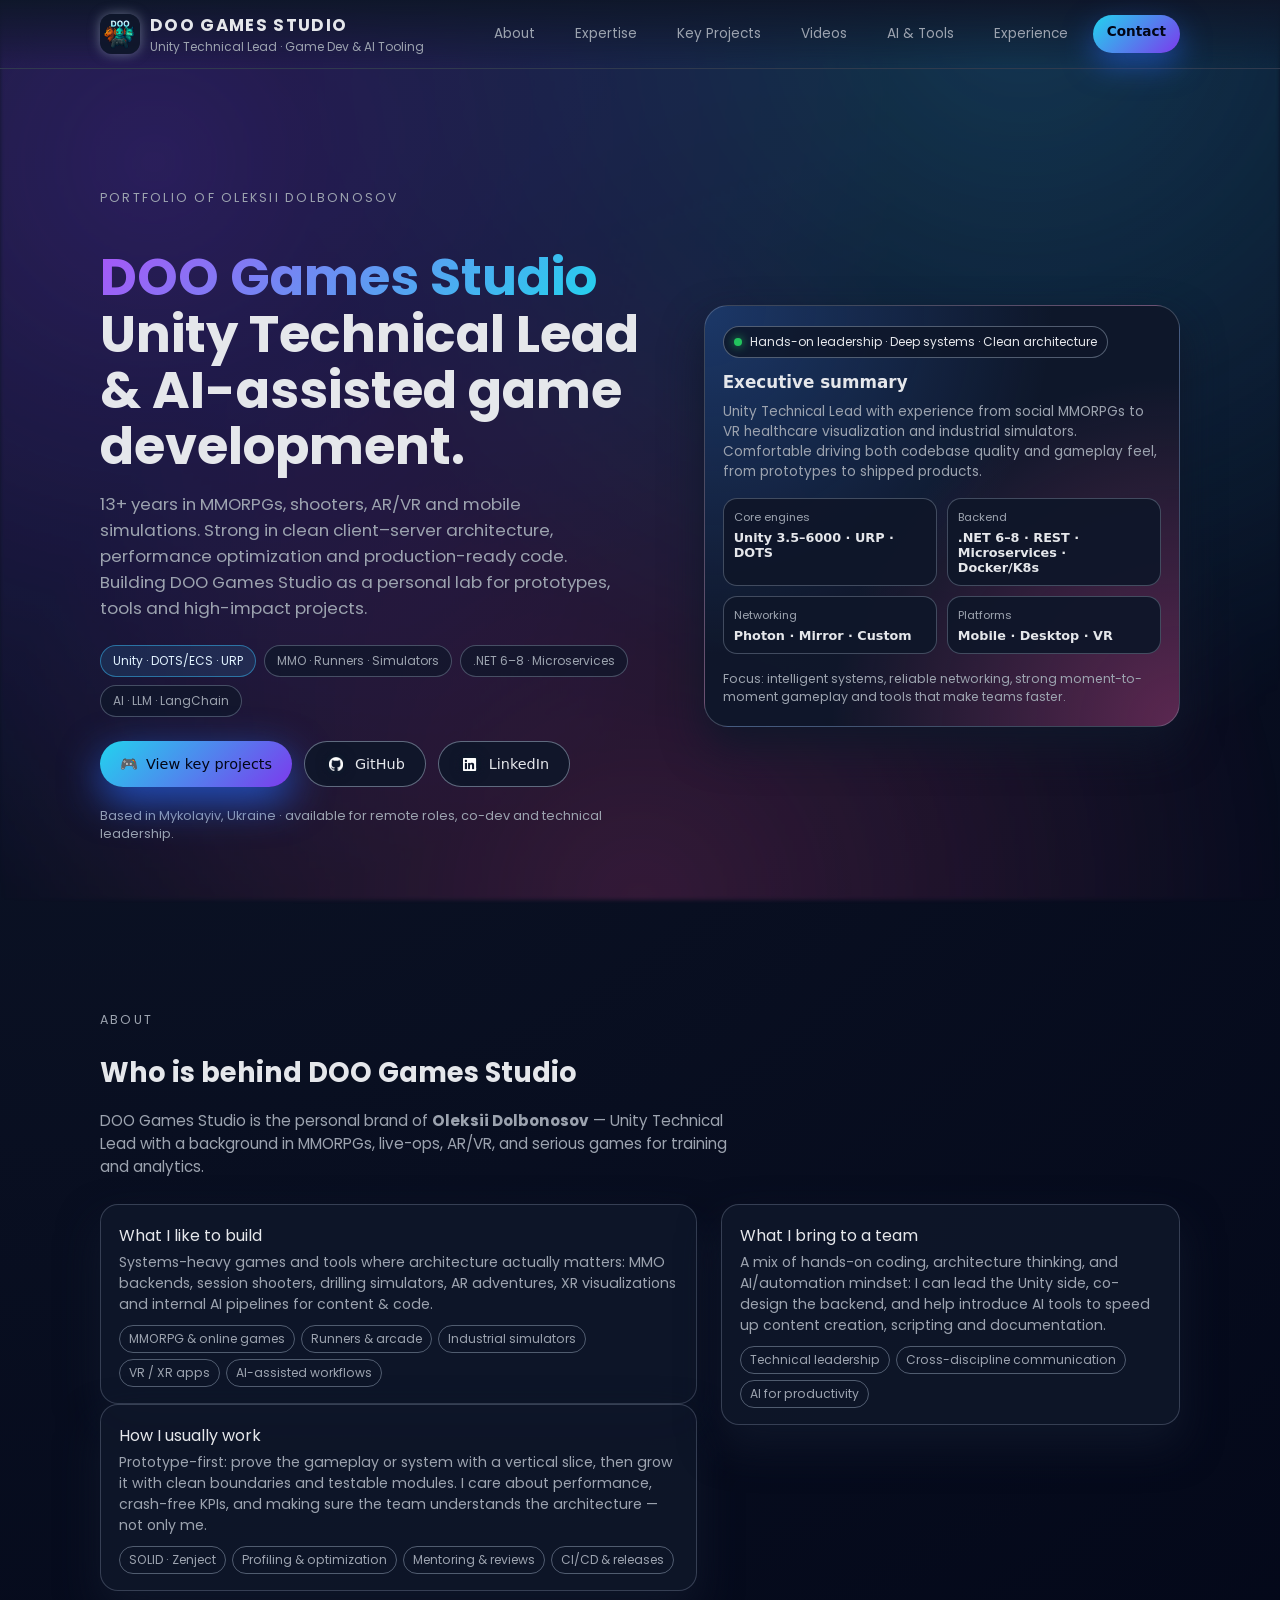
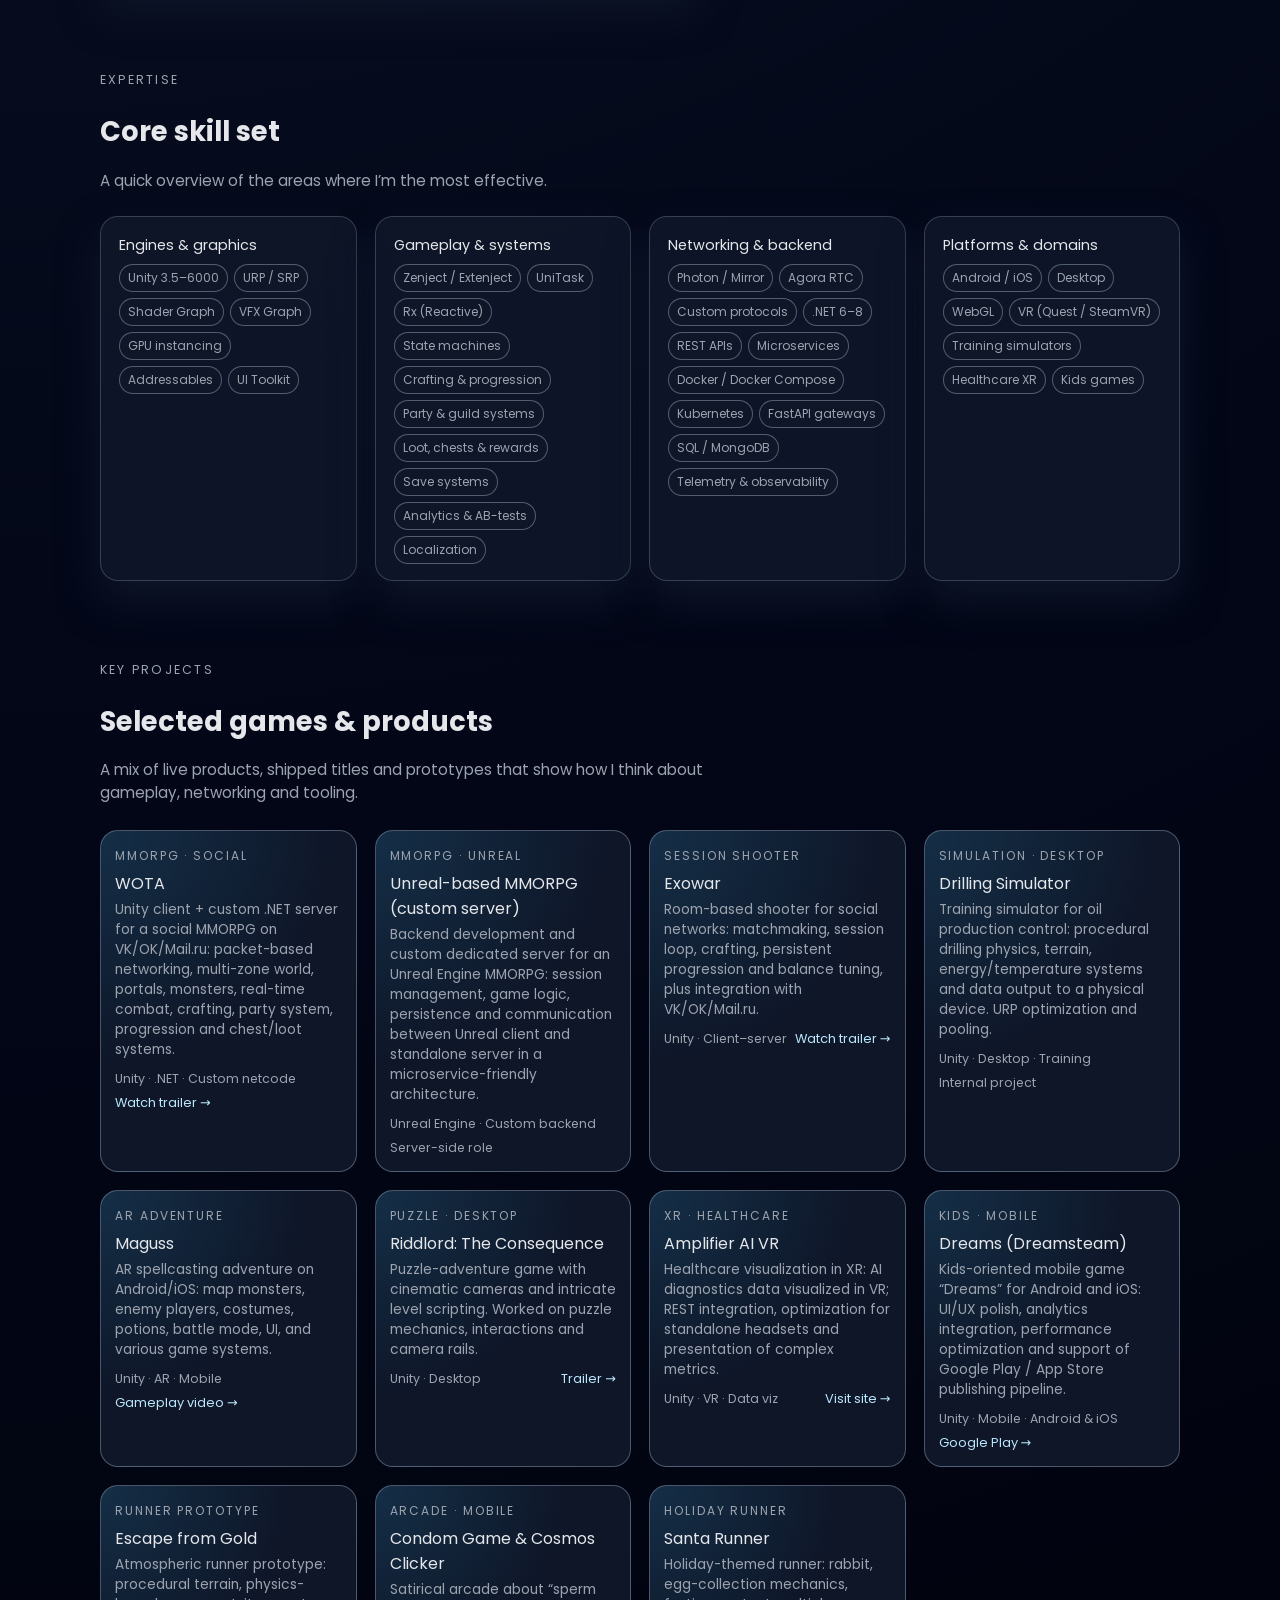
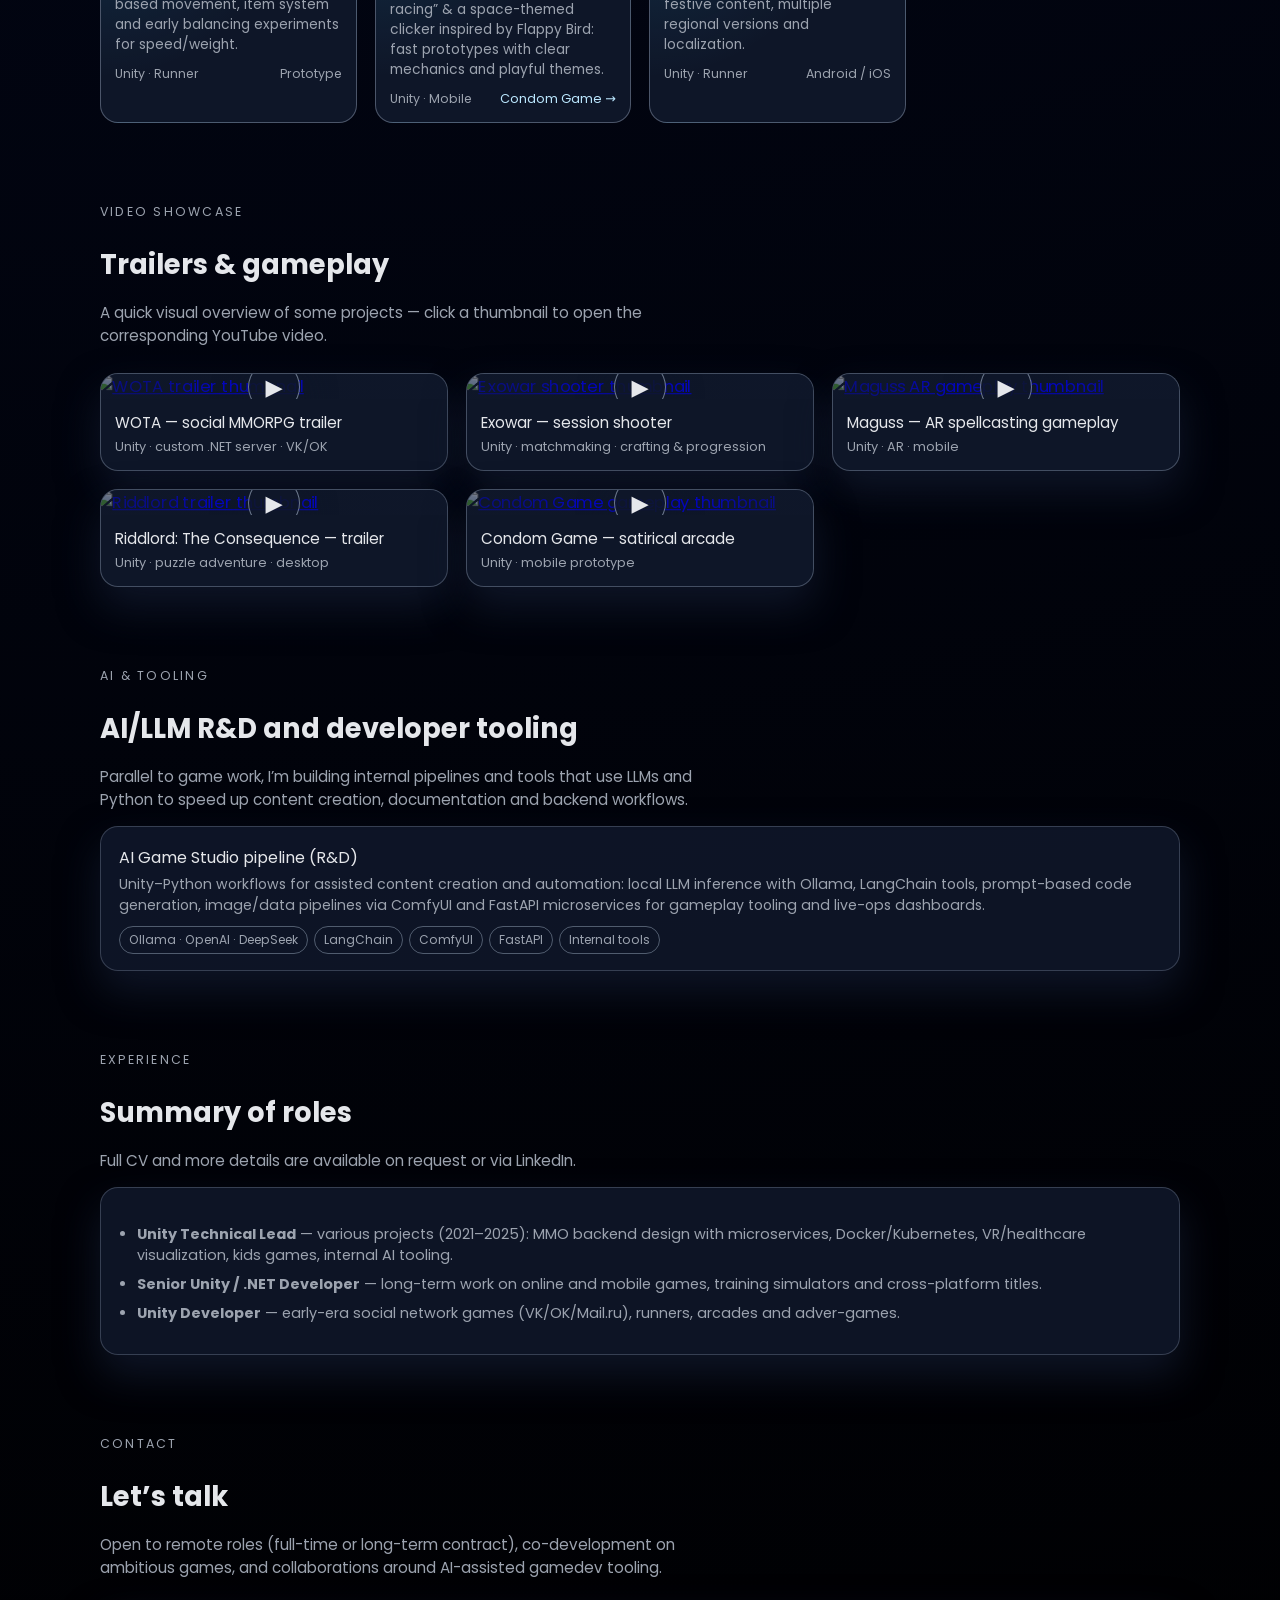
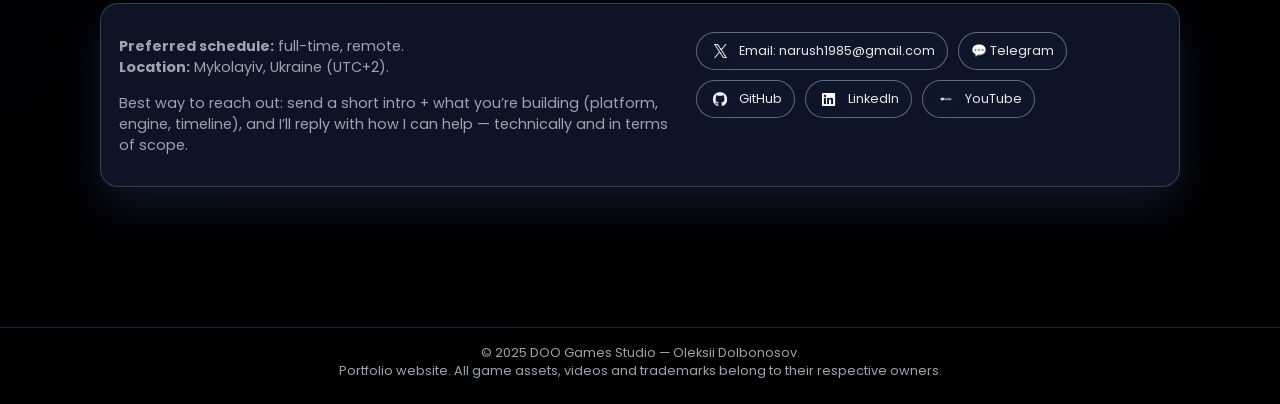
==== commit fe50467b: "feat(footer): update copyright section with legal clarification - Added proper copyright statement f" ====
--- a/index.html
+++ b/index.html
@@ -263,10 +263,6 @@
             transition: var(--transition-fast);
         }
 
-        .btn span.icon {
-            font-size: 1.05rem;
-        }
-
         .btn:hover {
             transform: translateY(-1px);
             border-color: rgba(148, 163, 184, 0.9);
@@ -370,6 +366,27 @@
             color: var(--text-muted);
         }
 
+        /* ICONS (SOCIAL LOGOS) */
+
+        .icon-circle {
+            width: 22px;
+            height: 22px;
+            border-radius: 999px;
+            background: rgba(15, 23, 42, 0.95);
+            display: inline-flex;
+            align-items: center;
+            justify-content: center;
+            flex-shrink: 0;
+            box-shadow: 0 0 8px rgba(15, 23, 42, 0.9);
+        }
+
+        .icon-img {
+            width: 14px;
+            height: 14px;
+            object-fit: contain;
+            display: block;
+        }
+
         /* CARDS & GRIDS */
 
         .card {
@@ -467,6 +484,8 @@
             align-items: center;
             font-size: 0.78rem;
             color: var(--text-muted);
+            gap: 6px;
+            flex-wrap: wrap;
         }
 
         .link-ghost {
@@ -555,7 +574,7 @@
             text-decoration: none;
             display: inline-flex;
             align-items: center;
-            gap: 6px;
+            gap: 8px;
             transition: var(--transition-fast);
         }
 
@@ -571,6 +590,86 @@
             font-size: 0.8rem;
             color: var(--text-muted);
             text-align: center;
+        }
+
+        /* VIDEO SHOWCASE */
+
+        .video-grid {
+            display: grid;
+            grid-template-columns: repeat(auto-fit, minmax(260px, 1fr));
+            gap: 18px;
+            margin-top: 26px;
+        }
+
+        .video-card {
+            border-radius: var(--radius-xl);
+            background: rgba(15, 23, 42, 0.97);
+            border: 1px solid rgba(148, 163, 184, 0.4);
+            overflow: hidden;
+            box-shadow: var(--shadow-soft);
+            display: flex;
+            flex-direction: column;
+        }
+
+        .video-thumb {
+            position: relative;
+            display: block;
+            overflow: hidden;
+        }
+
+        .video-thumb img {
+            width: 100%;
+            display: block;
+            transform: scale(1.03);
+            transition: transform var(--transition-fast);
+        }
+
+        .video-thumb::after {
+            content: "";
+            position: absolute;
+            inset: 0;
+            background: radial-gradient(circle at 50% 50%, transparent 0, rgba(15, 23, 42, 0.55) 70%);
+        }
+
+        .video-play {
+            position: absolute;
+            inset: 0;
+            display: flex;
+            align-items: center;
+            justify-content: center;
+            z-index: 1;
+        }
+
+        .video-play-inner {
+            width: 52px;
+            height: 52px;
+            border-radius: 999px;
+            background: rgba(15, 23, 42, 0.9);
+            border: 1px solid rgba(148, 163, 184, 0.7);
+            display: flex;
+            align-items: center;
+            justify-content: center;
+            font-size: 1.4rem;
+            color: #e5e7eb;
+            box-shadow: 0 14px 35px rgba(15, 23, 42, 0.9);
+        }
+
+        .video-card:hover .video-thumb img {
+            transform: scale(1.07);
+        }
+
+        .video-body {
+            padding: 12px 14px 14px;
+        }
+
+        .video-title {
+            font-size: 0.95rem;
+            margin-bottom: 4px;
+        }
+
+        .video-meta {
+            font-size: 0.8rem;
+            color: var(--text-muted);
         }
     </style>
 </head>
@@ -591,6 +690,7 @@
             <a href="#about" class="nav-link">About</a>
             <a href="#expertise" class="nav-link">Expertise</a>
             <a href="#projects" class="nav-link">Key Projects</a>
+            <a href="#videos" class="nav-link">Videos</a>
             <a href="#ai-tools" class="nav-link">AI & Tools</a>
             <a href="#experience" class="nav-link">Experience</a>
             <a href="#contact" class="nav-link nav-link-primary">Contact</a>
@@ -623,15 +723,19 @@
 
             <div class="hero-actions">
                 <a href="#projects" class="btn btn-primary">
-                    <span class="icon">🎮</span>
+                    <span>🎮</span>
                     <span>View key projects</span>
                 </a>
                 <a href="https://github.com/oleksiidolbonosov" target="_blank" class="btn">
-                    <span class="icon">🐙</span>
+                    <span class="icon-circle">
+                        <img src="github-mark-white.png" alt="GitHub logo" class="icon-img" />
+                    </span>
                     <span>GitHub</span>
                 </a>
                 <a href="https://linkedin.com/in/oleksii-dolbonosov-10b35715a" target="_blank" class="btn">
-                    <span class="icon">💼</span>
+                    <span class="icon-circle">
+                        <img src="InBug-White.png" alt="LinkedIn logo" class="icon-img" />
+                    </span>
                     <span>LinkedIn</span>
                 </a>
             </div>
@@ -983,6 +1087,82 @@
         </div>
     </section>
 
+    <!-- VIDEO SHOWCASE -->
+    <section id="videos">
+        <div class="section-label">Video showcase</div>
+        <h2 class="section-title">Trailers & gameplay</h2>
+        <p class="section-subtitle">
+            A quick visual overview of some projects — click a thumbnail to open the corresponding YouTube video.
+        </p>
+
+        <div class="video-grid">
+            <article class="video-card">
+                <a class="video-thumb" href="https://www.youtube.com/watch?v=xtxRj1NpTDU" target="_blank">
+                    <img src="https://img.youtube.com/vi/xtxRj1NpTDU/hqdefault.jpg" alt="WOTA trailer thumbnail" />
+                    <div class="video-play">
+                        <div class="video-play-inner">▶</div>
+                    </div>
+                </a>
+                <div class="video-body">
+                    <div class="video-title">WOTA — social MMORPG trailer</div>
+                    <div class="video-meta">Unity · custom .NET server · VK/OK</div>
+                </div>
+            </article>
+
+            <article class="video-card">
+                <a class="video-thumb" href="https://www.youtube.com/watch?v=rMG_w3pcdvE" target="_blank">
+                    <img src="https://img.youtube.com/vi/rMG_w3pcdvE/hqdefault.jpg" alt="Exowar shooter thumbnail" />
+                    <div class="video-play">
+                        <div class="video-play-inner">▶</div>
+                    </div>
+                </a>
+                <div class="video-body">
+                    <div class="video-title">Exowar — session shooter</div>
+                    <div class="video-meta">Unity · matchmaking · crafting & progression</div>
+                </div>
+            </article>
+
+            <article class="video-card">
+                <a class="video-thumb" href="https://www.youtube.com/watch?v=Abe6v7FhTqc" target="_blank">
+                    <img src="https://img.youtube.com/vi/Abe6v7FhTqc/hqdefault.jpg" alt="Maguss AR gameplay thumbnail" />
+                    <div class="video-play">
+                        <div class="video-play-inner">▶</div>
+                    </div>
+                </a>
+                <div class="video-body">
+                    <div class="video-title">Maguss — AR spellcasting gameplay</div>
+                    <div class="video-meta">Unity · AR · mobile</div>
+                </div>
+            </article>
+
+            <article class="video-card">
+                <a class="video-thumb" href="https://www.youtube.com/watch?v=qGlVydA6dRs" target="_blank">
+                    <img src="https://img.youtube.com/vi/qGlVydA6dRs/hqdefault.jpg" alt="Riddlord trailer thumbnail" />
+                    <div class="video-play">
+                        <div class="video-play-inner">▶</div>
+                    </div>
+                </a>
+                <div class="video-body">
+                    <div class="video-title">Riddlord: The Consequence — trailer</div>
+                    <div class="video-meta">Unity · puzzle adventure · desktop</div>
+                </div>
+            </article>
+
+            <article class="video-card">
+                <a class="video-thumb" href="https://www.youtube.com/watch?v=5OynrkPFf8o" target="_blank">
+                    <img src="https://img.youtube.com/vi/5OynrkPFf8o/hqdefault.jpg" alt="Condom Game gameplay thumbnail" />
+                    <div class="video-play">
+                        <div class="video-play-inner">▶</div>
+                    </div>
+                </a>
+                <div class="video-body">
+                    <div class="video-title">Condom Game — satirical arcade</div>
+                    <div class="video-meta">Unity · mobile prototype</div>
+                </div>
+            </article>
+        </div>
+    </section>
+
     <!-- AI & TOOLS -->
     <section id="ai-tools">
         <div class="section-label">AI & Tooling</div>
@@ -1050,16 +1230,31 @@
             <div>
                 <div class="contact-links">
                     <a class="chip-link" href="mailto:narush1985@gmail.com">
-                        ✉️ Email: narush1985@gmail.com
+                        <span class="icon-circle">
+                            <img src="logo-white.png" alt="Email icon" class="icon-img" />
+                        </span>
+                        <span>Email: narush1985@gmail.com</span>
                     </a>
                     <a class="chip-link" href="https://t.me/OleksiiDolbonosov" target="_blank">
                         💬 Telegram
                     </a>
                     <a class="chip-link" href="https://github.com/oleksiidolbonosov" target="_blank">
-                        🐙 GitHub
+                        <span class="icon-circle">
+                            <img src="github-mark-white.png" alt="GitHub logo" class="icon-img" />
+                        </span>
+                        <span>GitHub</span>
                     </a>
                     <a class="chip-link" href="https://linkedin.com/in/oleksii-dolbonosov-10b35715a" target="_blank">
-                        💼 LinkedIn
+                        <span class="icon-circle">
+                            <img src="InBug-White.png" alt="LinkedIn logo" class="icon-img" />
+                        </span>
+                        <span>LinkedIn</span>
+                    </a>
+                    <a class="chip-link" href="https://www.youtube.com/@doogamesstudio" target="_blank">
+                        <span class="icon-circle">
+                            <img src="yt_logo_white_digital.png" alt="YouTube logo" class="icon-img" />
+                        </span>
+                        <span>YouTube</span>
                     </a>
                 </div>
             </div>
@@ -1068,7 +1263,8 @@
 </main>
 
 <footer>
-    © 2025 — DOO Games Studio / Oleksii Dolbonosov. Built with Unity mindset, clean architecture and a lot of prototypes.
+    © 2025 DOO Games Studio — Oleksii Dolbonosov.<br/>
+    Portfolio website. All game assets, videos and trademarks belong to their respective owners.
 </footer>
 
 </body>
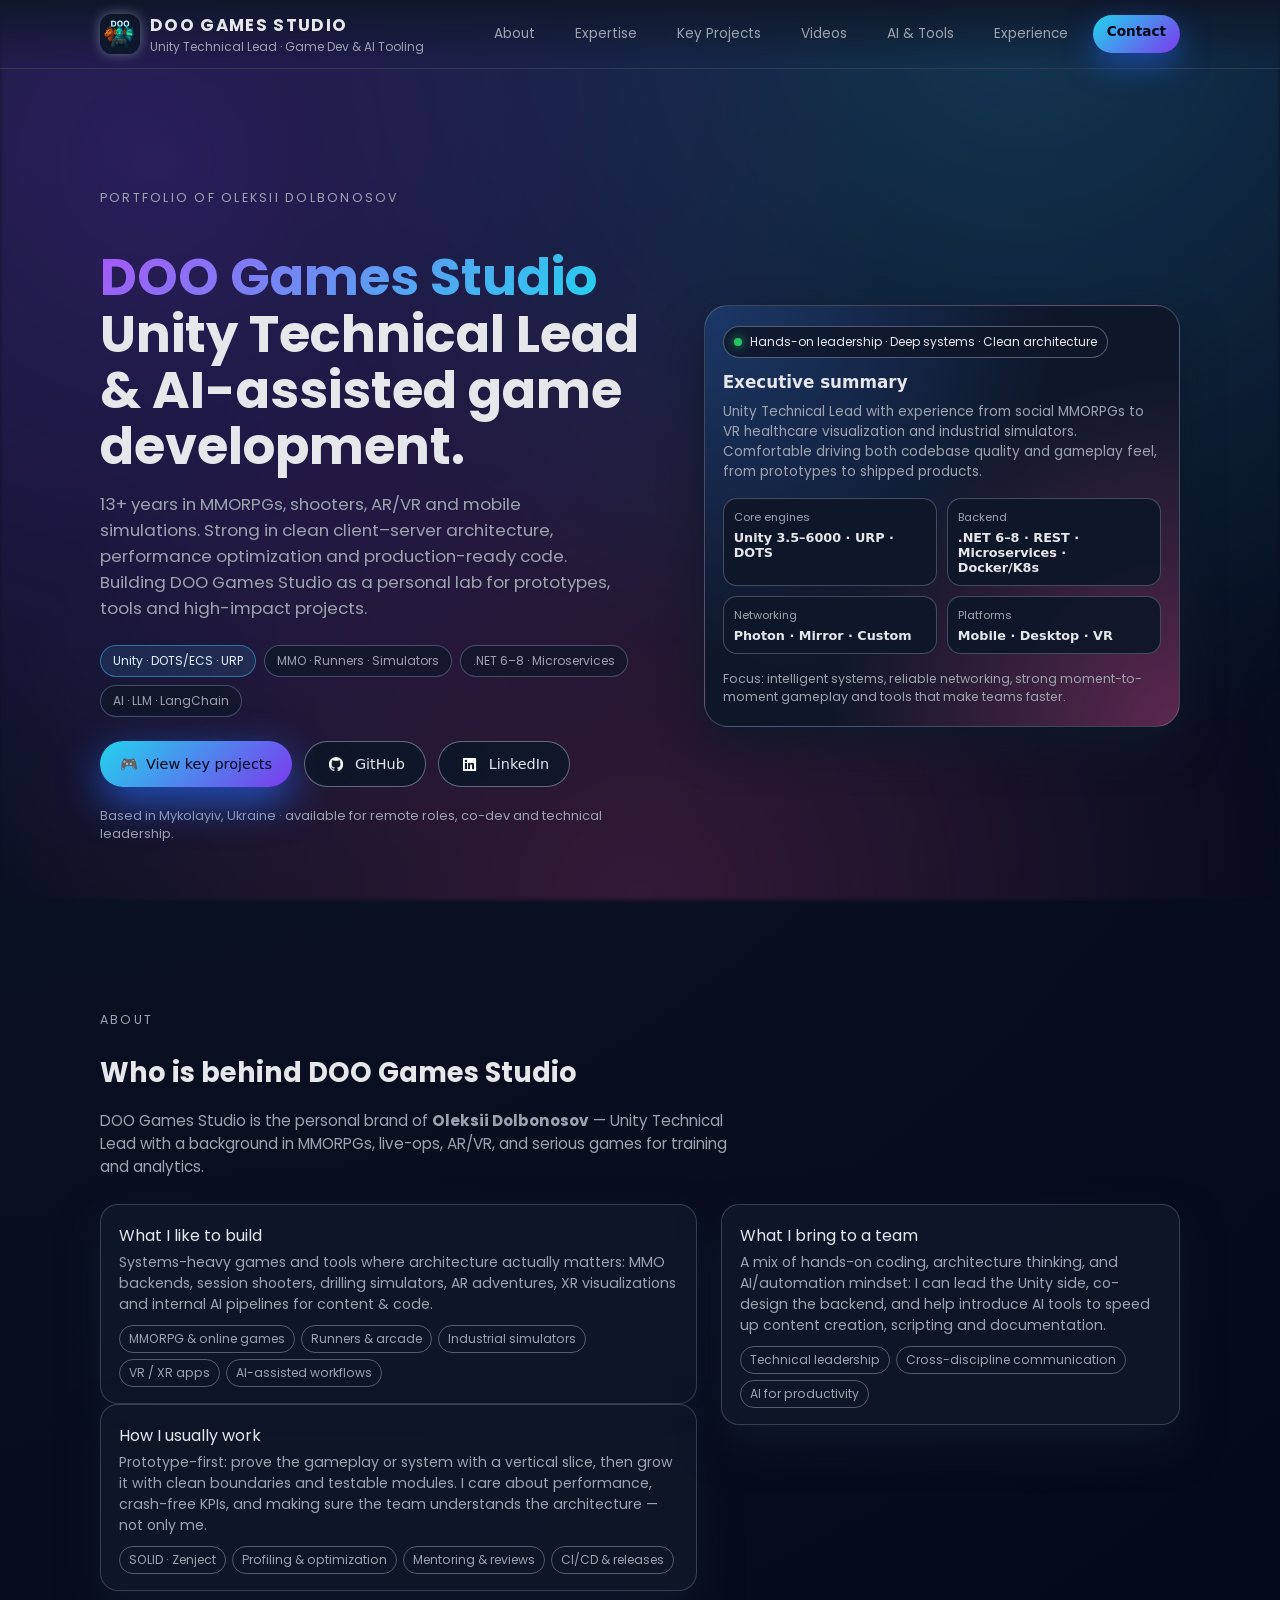
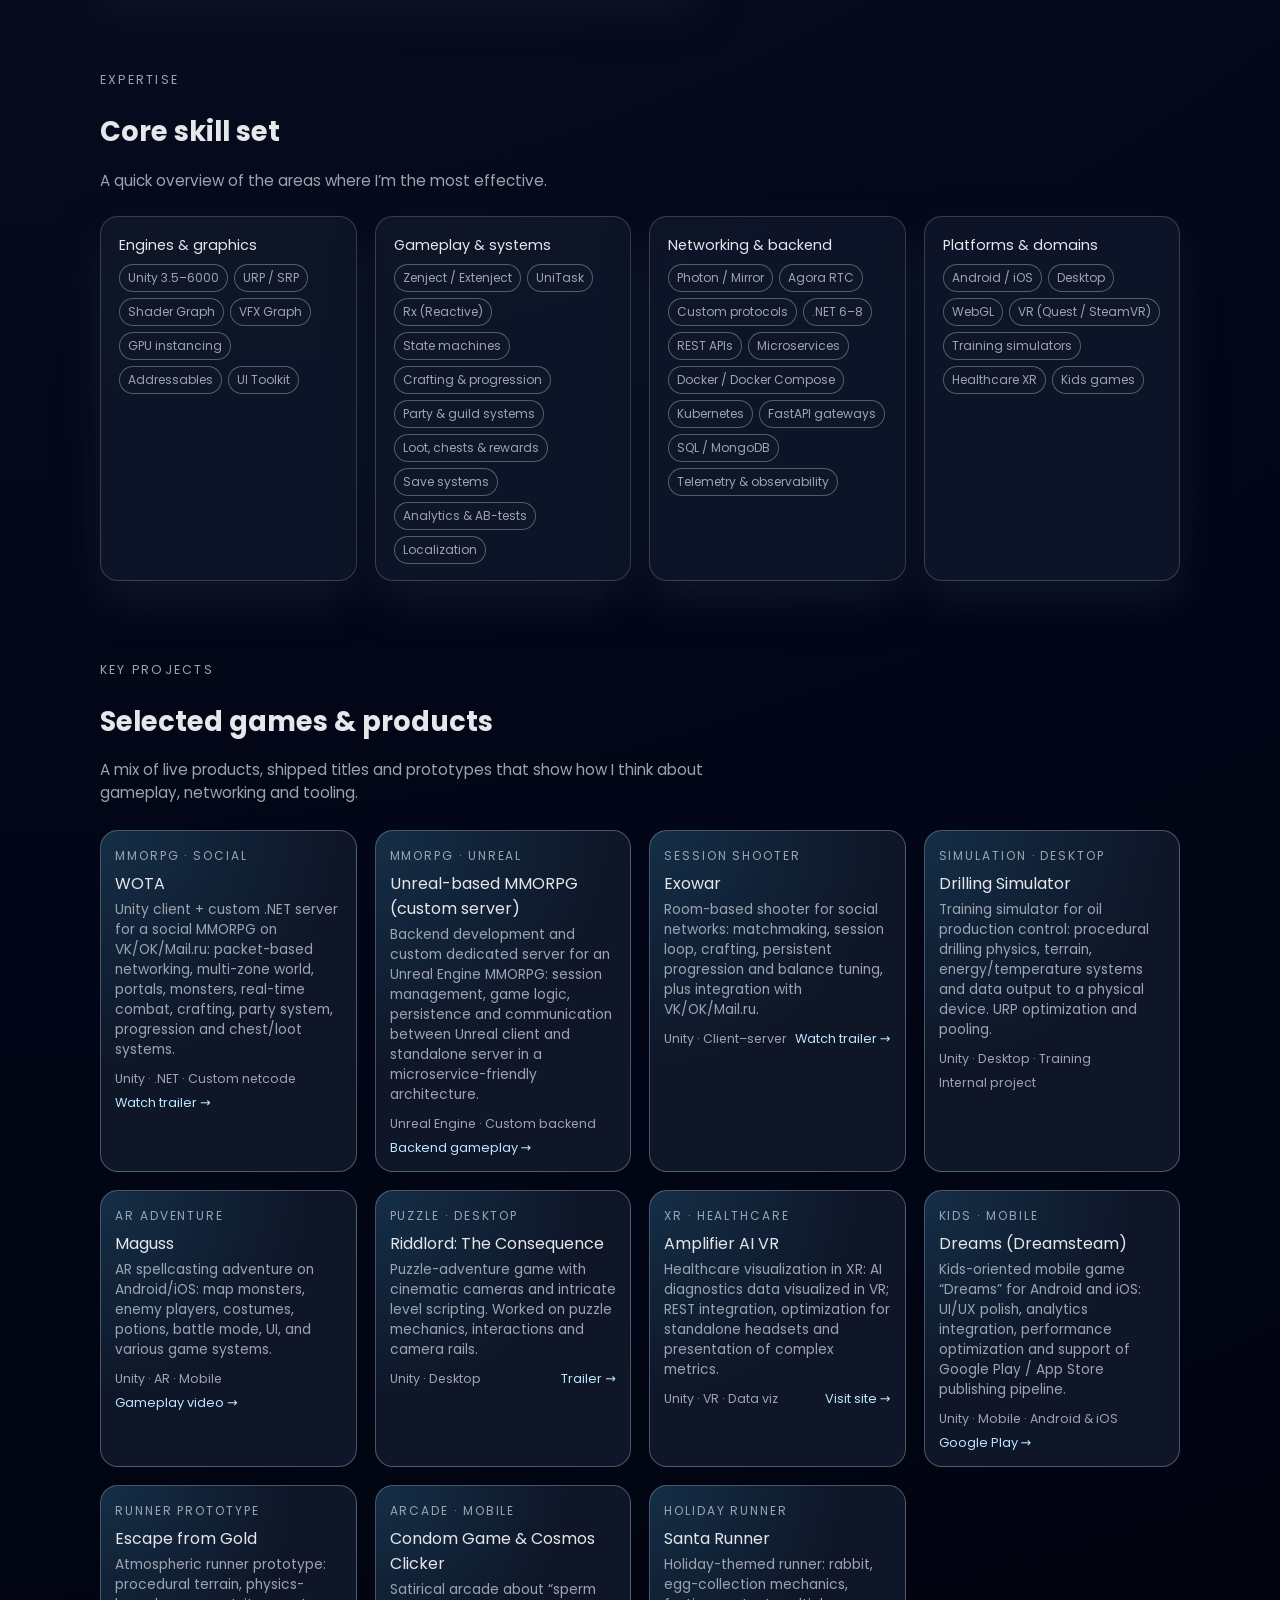
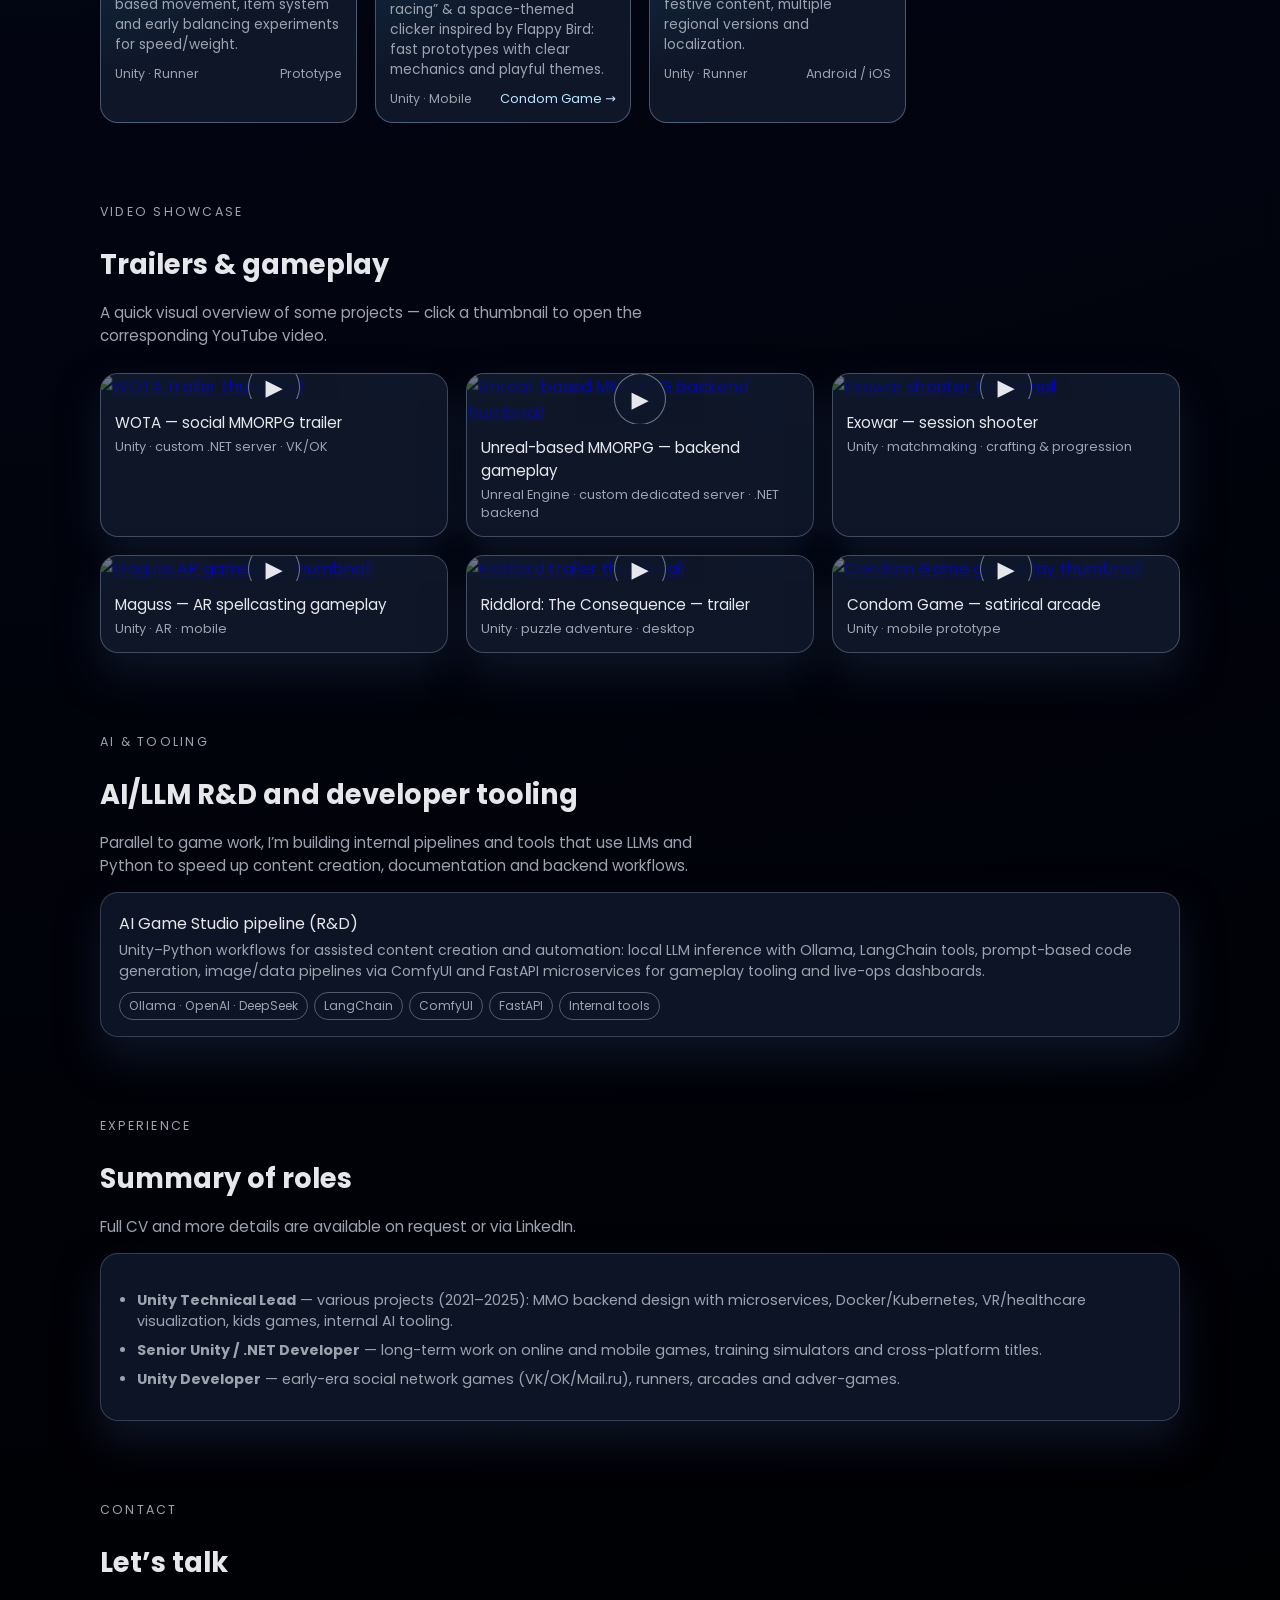
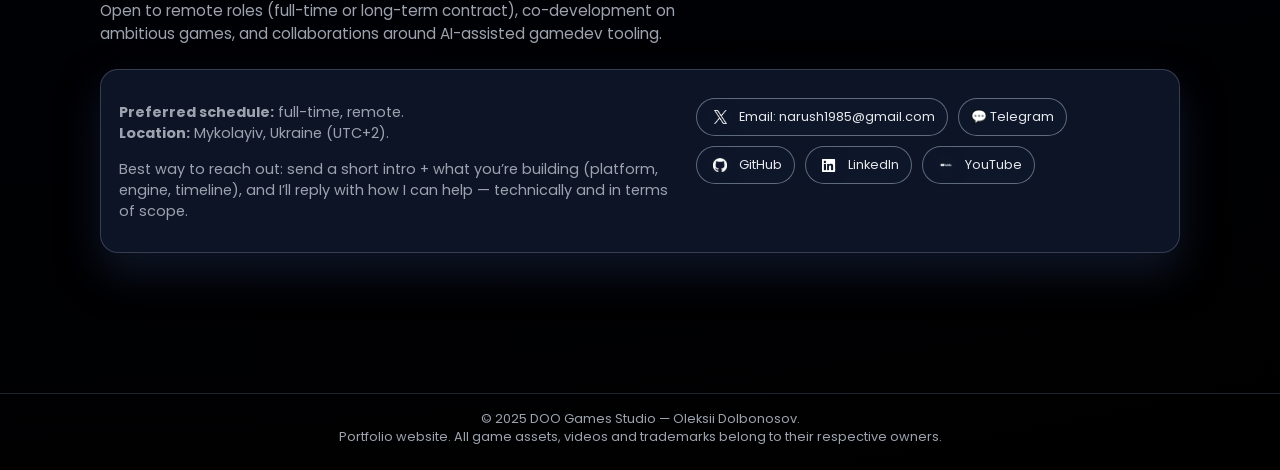
==== commit f93aa5ea: "feat(projects): attach gameplay video to Unreal-based MMORPG section - Added YouTube video reference" ====
--- a/index.html
+++ b/index.html
@@ -952,7 +952,9 @@
                 </div>
                 <div class="project-footer">
                     <span>Unreal Engine · Custom backend</span>
-                    <span>Server-side role</span>
+                    <a class="link-ghost" href="https://www.youtube.com/watch?v=-ijH3ZTsmuM&t=415s" target="_blank">
+                        Backend gameplay →
+                    </a>
                 </div>
             </article>
 
@@ -1106,6 +1108,19 @@
                 <div class="video-body">
                     <div class="video-title">WOTA — social MMORPG trailer</div>
                     <div class="video-meta">Unity · custom .NET server · VK/OK</div>
+                </div>
+            </article>
+
+            <article class="video-card">
+                <a class="video-thumb" href="https://www.youtube.com/watch?v=-ijH3ZTsmuM&t=415s" target="_blank">
+                    <img src="https://img.youtube.com/vi/-ijH3ZTsmuM/hqdefault.jpg" alt="Unreal-based MMORPG backend thumbnail" />
+                    <div class="video-play">
+                        <div class="video-play-inner">▶</div>
+                    </div>
+                </a>
+                <div class="video-body">
+                    <div class="video-title">Unreal-based MMORPG — backend gameplay</div>
+                    <div class="video-meta">Unreal Engine · custom dedicated server · .NET backend</div>
                 </div>
             </article>
 
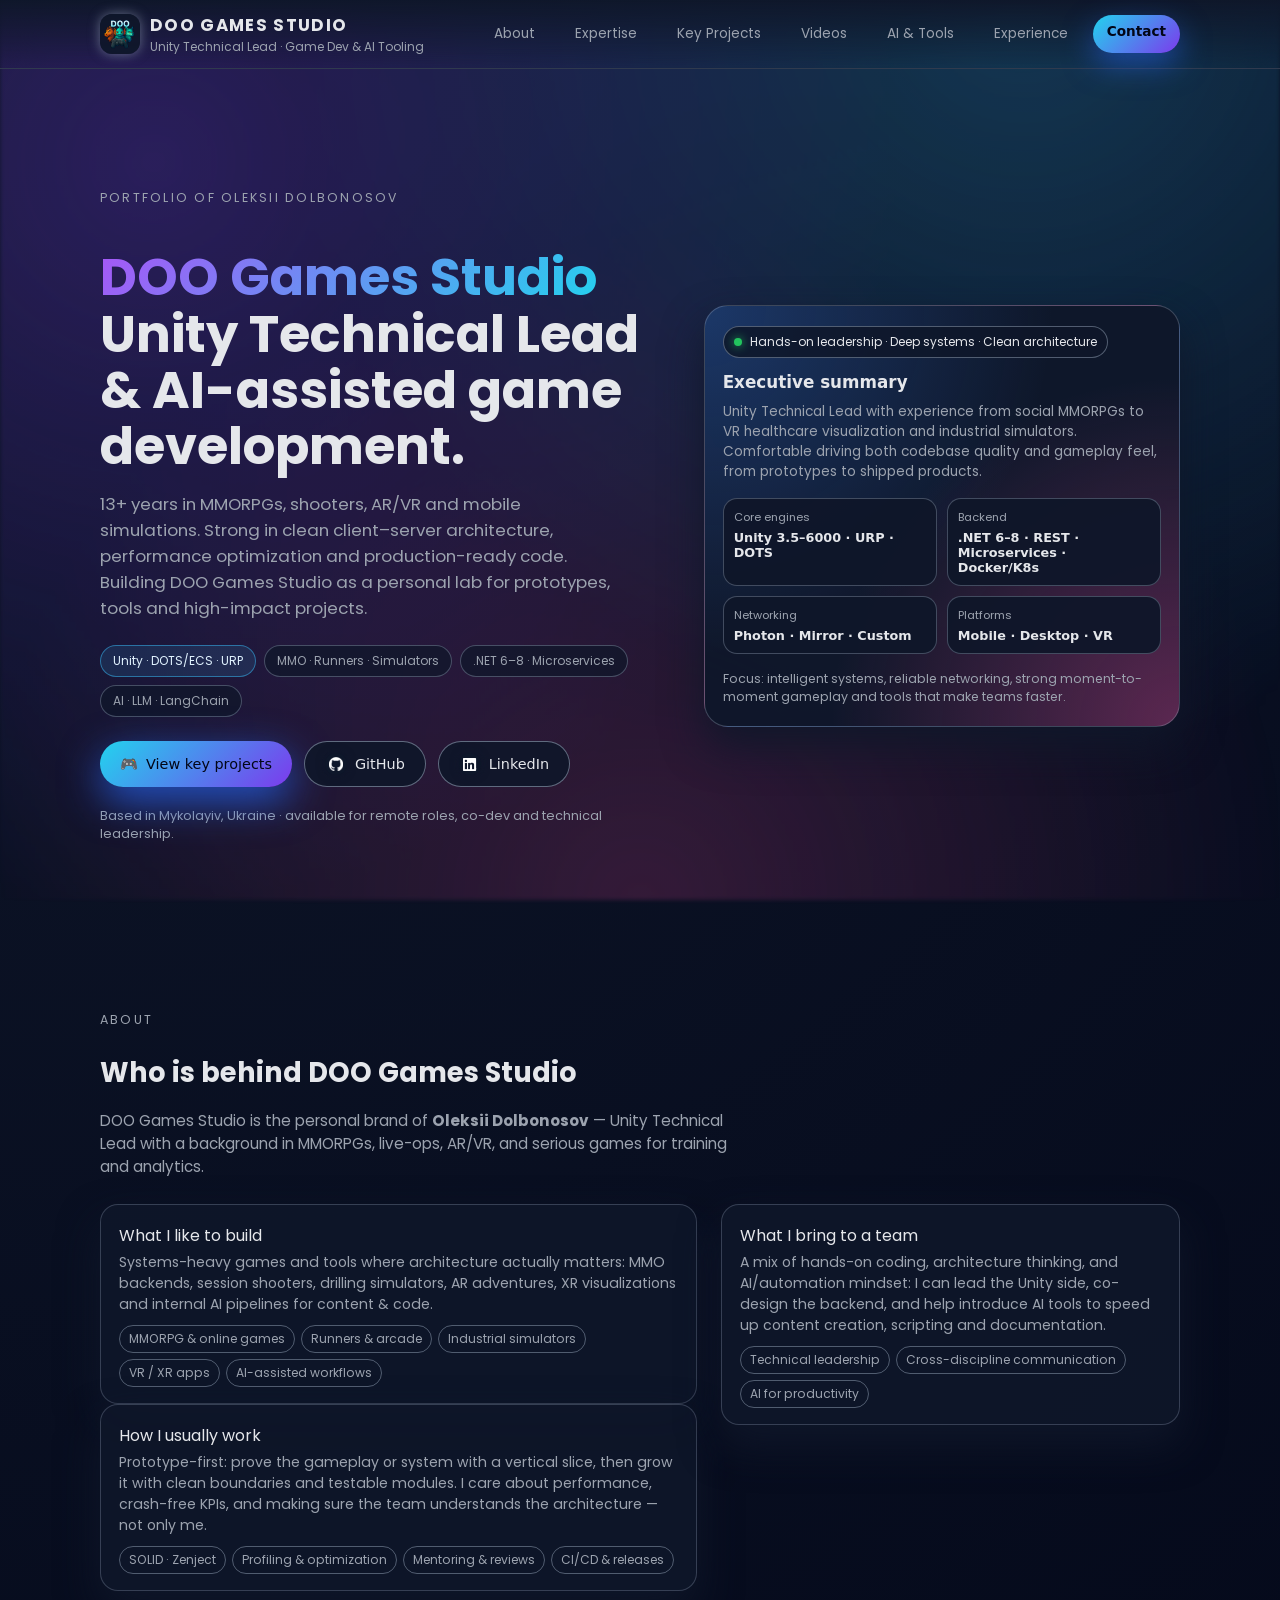
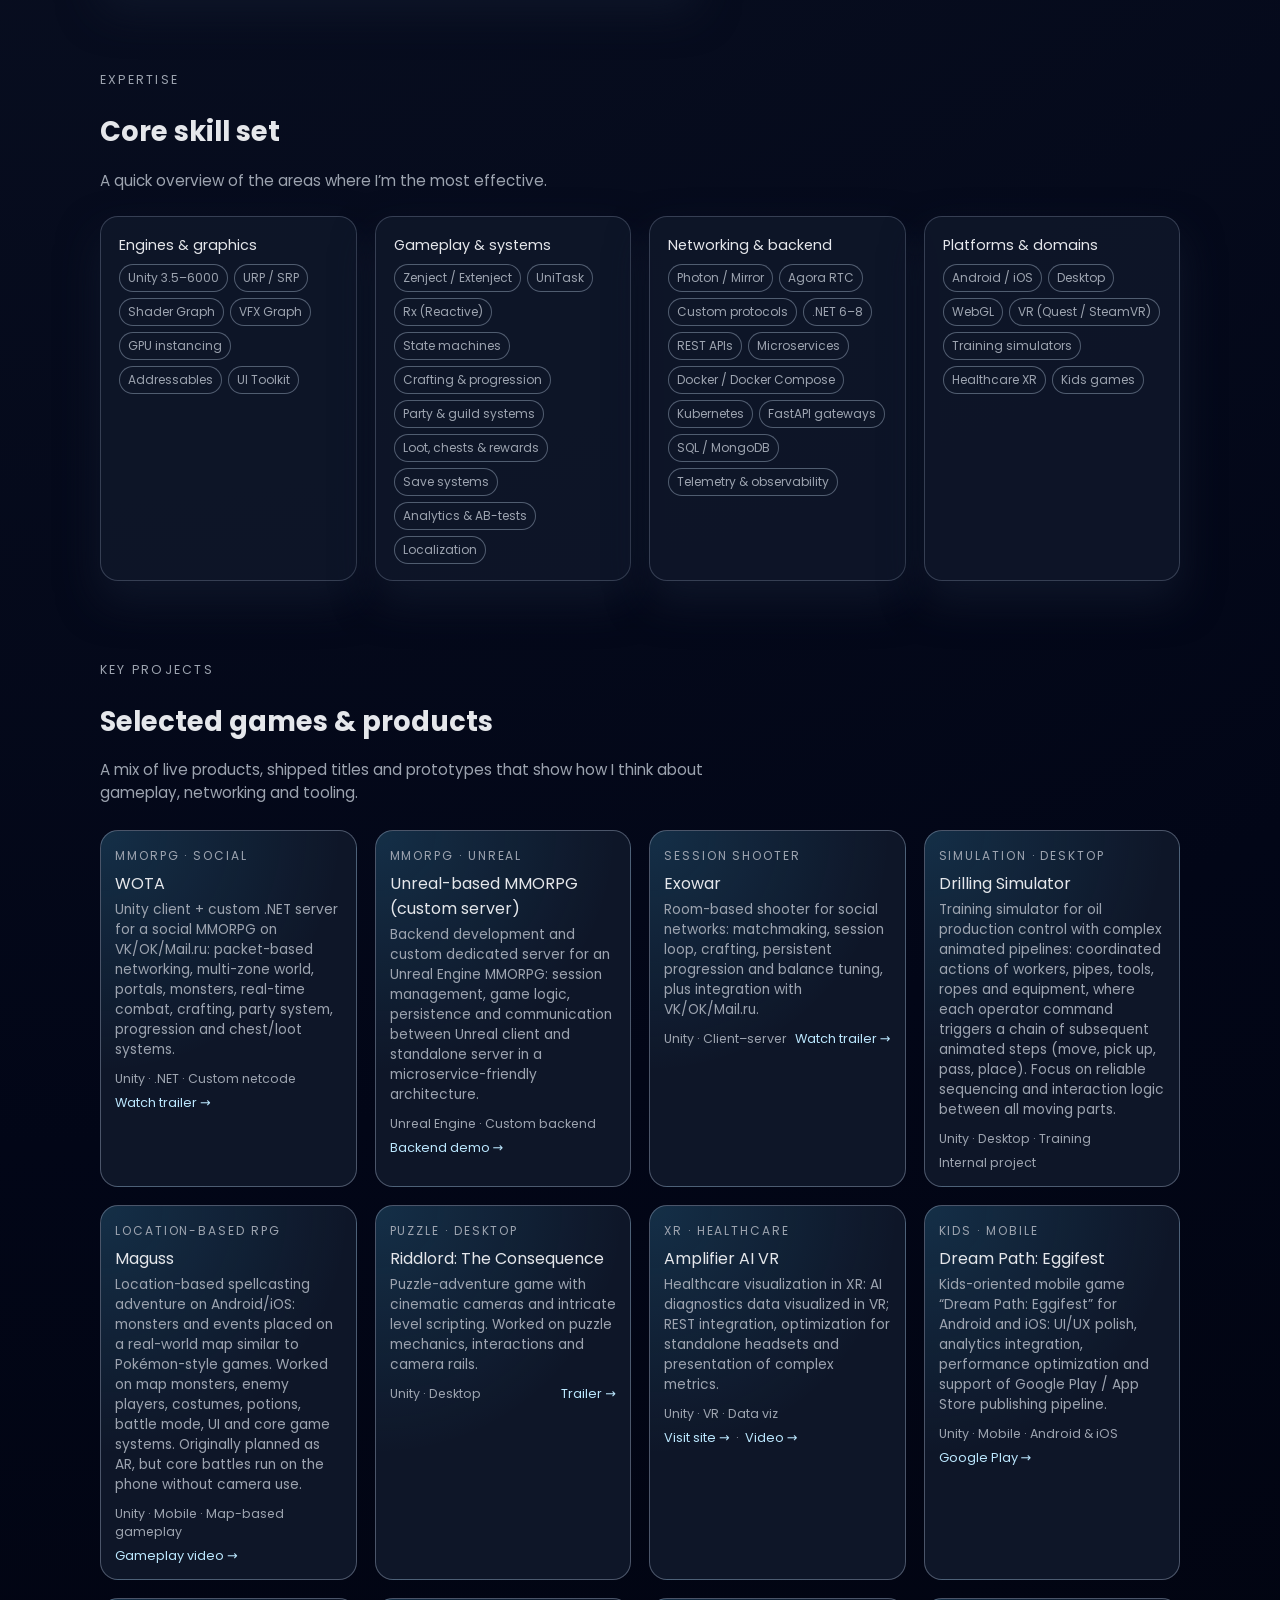
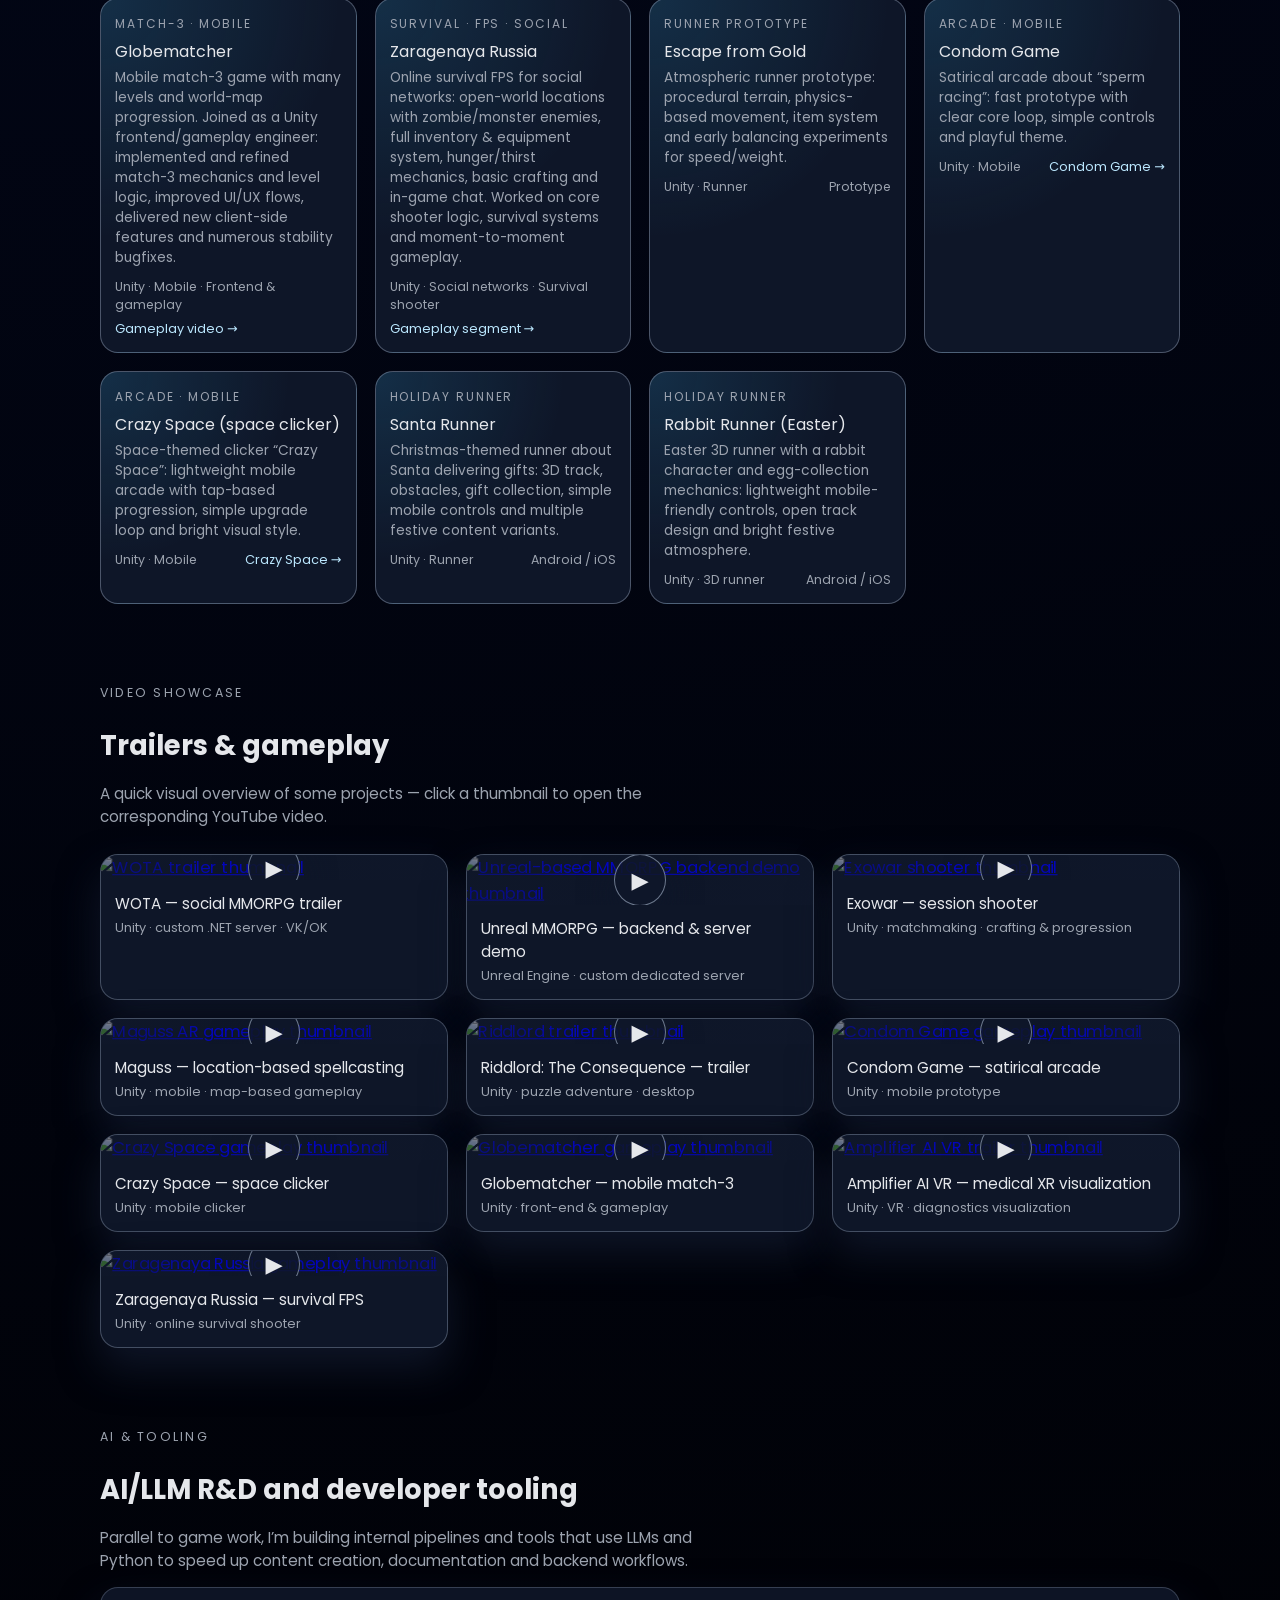
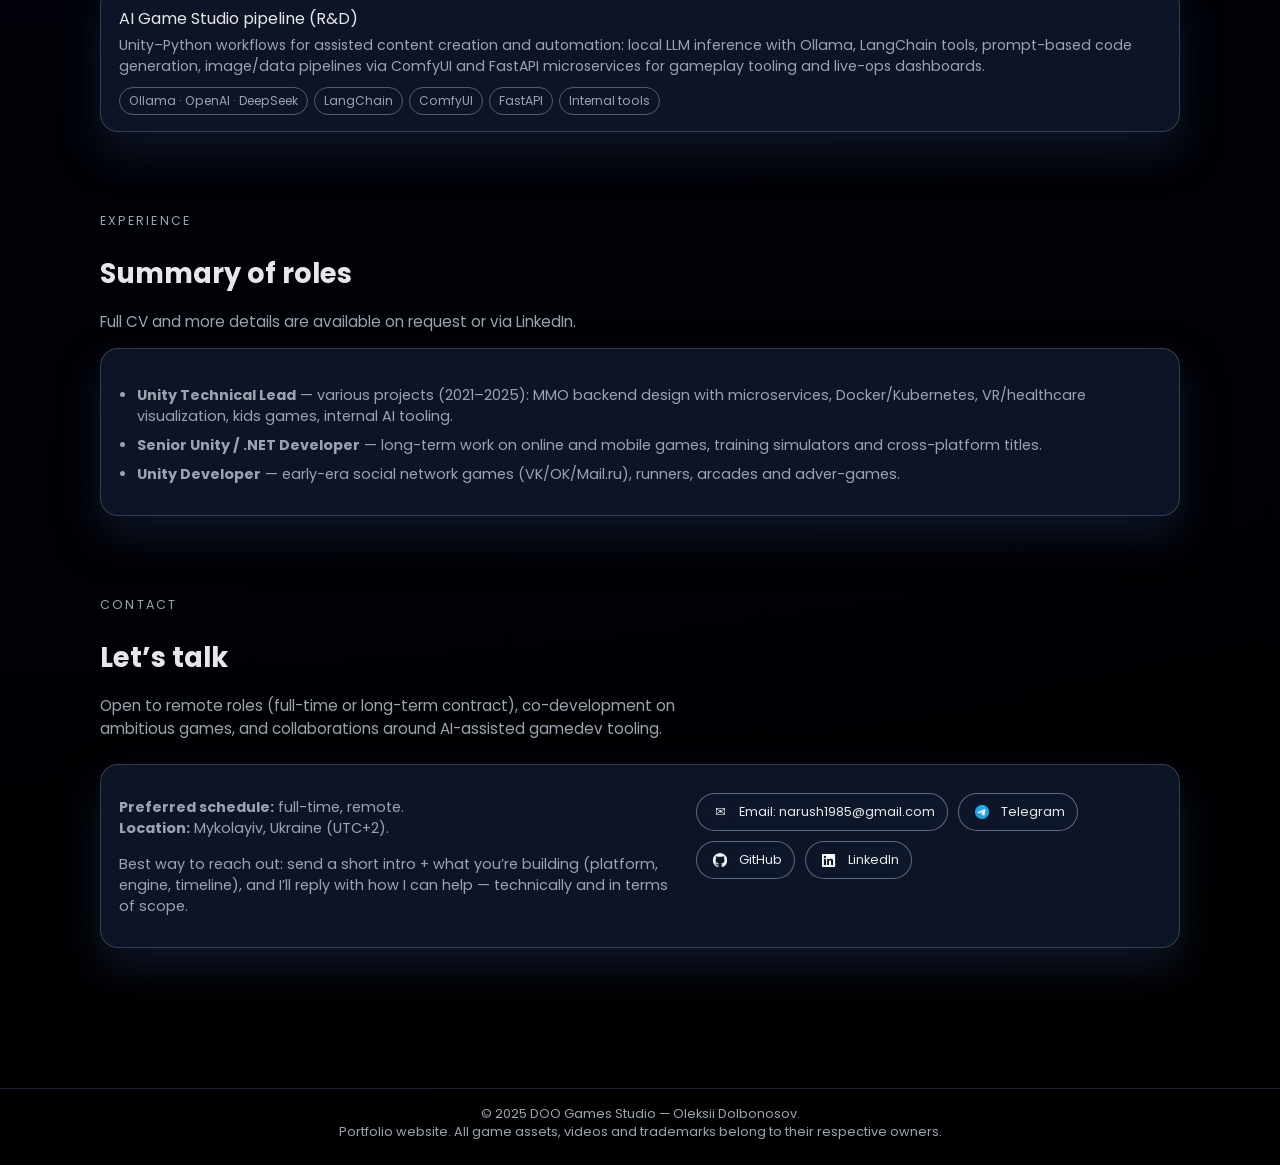
==== commit 2bde6d52: "refactor(portfolio): unify project taxonomy, fix inaccuracies, add media" ====
--- a/index.html
+++ b/index.html
@@ -953,7 +953,7 @@
                 <div class="project-footer">
                     <span>Unreal Engine · Custom backend</span>
                     <a class="link-ghost" href="https://www.youtube.com/watch?v=-ijH3ZTsmuM&t=415s" target="_blank">
-                        Backend gameplay →
+                        Backend demo →
                     </a>
                 </div>
             </article>
@@ -977,8 +977,10 @@
                 <div class="project-label">Simulation · Desktop</div>
                 <div class="project-title">Drilling Simulator</div>
                 <div class="project-text">
-                    Training simulator for oil production control: procedural drilling physics, terrain,
-                    energy/temperature systems and data output to a physical device. URP optimization and pooling.
+                    Training simulator for oil production control with complex animated pipelines:
+                    coordinated actions of workers, pipes, tools, ropes and equipment, where each operator
+                    command triggers a chain of subsequent animated steps (move, pick up, pass, place).
+                    Focus on reliable sequencing and interaction logic between all moving parts.
                 </div>
                 <div class="project-footer">
                     <span>Unity · Desktop · Training</span>
@@ -987,14 +989,15 @@
             </article>
 
             <article class="project-card">
-                <div class="project-label">AR adventure</div>
+                <div class="project-label">Location-based RPG</div>
                 <div class="project-title">Maguss</div>
                 <div class="project-text">
-                    AR spellcasting adventure on Android/iOS: map monsters, enemy players,
-                    costumes, potions, battle mode, UI, and various game systems.
+                    Location-based spellcasting adventure on Android/iOS: monsters and events placed on a real-world map
+                    similar to Pokémon-style games. Worked on map monsters, enemy players, costumes, potions, battle mode,
+                    UI and core game systems. Originally planned as AR, but core battles run on the phone without camera use.
                 </div>
                 <div class="project-footer">
-                    <span>Unity · AR · Mobile</span>
+                    <span>Unity · Mobile · Map-based gameplay</span>
                     <a class="link-ghost" href="https://www.youtube.com/watch?v=Abe6v7FhTqc" target="_blank">
                         Gameplay video →
                     </a>
@@ -1025,23 +1028,58 @@
                 </div>
                 <div class="project-footer">
                     <span>Unity · VR · Data viz</span>
-                    <a class="link-ghost" href="https://amplifier.ai" target="_blank">
-                        Visit site →
-                    </a>
+                    <span>
+                        <a class="link-ghost" href="https://amplifier.ai" target="_blank">Visit site →</a>
+                        &nbsp;·&nbsp;
+                        <a class="link-ghost" href="https://www.youtube.com/watch?v=SeKtcZJGtKU" target="_blank">Video →</a>
+                    </span>
                 </div>
             </article>
 
             <article class="project-card">
                 <div class="project-label">Kids · Mobile</div>
-                <div class="project-title">Dreams (Dreamsteam)</div>
+                <div class="project-title">Dream Path: Eggifest</div>
                 <div class="project-text">
-                    Kids-oriented mobile game “Dreams” for Android and iOS: UI/UX polish, analytics integration,
-                    performance optimization and support of Google Play / App Store publishing pipeline.
+                    Kids-oriented mobile game “Dream Path: Eggifest” for Android and iOS:
+                    UI/UX polish, analytics integration, performance optimization and support of
+                    Google Play / App Store publishing pipeline.
                 </div>
                 <div class="project-footer">
                     <span>Unity · Mobile · Android &amp; iOS</span>
-                    <a class="link-ghost" href="https://play.google.com/store/apps/details?id=com.dreamsteam.dreams" target="_blank">
+                    <a class="link-ghost" href="https://play.google.com/store/apps?id=com.dreamsteam.dreams" target="_blank">
                         Google Play →
+                    </a>
+                </div>
+            </article>
+
+            <article class="project-card">
+                <div class="project-label">Match-3 · Mobile</div>
+                <div class="project-title">Globematcher</div>
+                <div class="project-text">
+                    Mobile match-3 game with many levels and world-map progression.
+                    Joined as a Unity frontend/gameplay engineer: implemented and refined match-3 mechanics and level logic,
+                    improved UI/UX flows, delivered new client-side features and numerous stability bugfixes.
+                </div>
+                <div class="project-footer">
+                    <span>Unity · Mobile · Frontend & gameplay</span>
+                    <a class="link-ghost" href="https://www.youtube.com/watch?v=oaYipy4vXV8" target="_blank">
+                        Gameplay video →
+                    </a>
+                </div>
+            </article>
+
+            <article class="project-card">
+                <div class="project-label">Survival · FPS · Social</div>
+                <div class="project-title">Zaragenaya Russia</div>
+                <div class="project-text">
+                    Online survival FPS for social networks: open-world locations with zombie/monster enemies,
+                    full inventory & equipment system, hunger/thirst mechanics, basic crafting and in-game chat.
+                    Worked on core shooter logic, survival systems and moment-to-moment gameplay.
+                </div>
+                <div class="project-footer">
+                    <span>Unity · Social networks · Survival shooter</span>
+                    <a class="link-ghost" href="https://www.youtube.com/watch?v=zPk6e8AAI0I&t=1168s" target="_blank">
+                        Gameplay segment →
                     </a>
                 </div>
             </article>
@@ -1061,10 +1099,10 @@
 
             <article class="project-card">
                 <div class="project-label">Arcade · Mobile</div>
-                <div class="project-title">Condom Game & Cosmos Clicker</div>
+                <div class="project-title">Condom Game</div>
                 <div class="project-text">
-                    Satirical arcade about “sperm racing” & a space-themed clicker inspired by Flappy Bird:
-                    fast prototypes with clear mechanics and playful themes.
+                    Satirical arcade about “sperm racing”:
+                    fast prototype with clear core loop, simple controls and playful theme.
                 </div>
                 <div class="project-footer">
                     <span>Unity · Mobile</span>
@@ -1075,14 +1113,42 @@
             </article>
 
             <article class="project-card">
+                <div class="project-label">Arcade · Mobile</div>
+                <div class="project-title">Crazy Space (space clicker)</div>
+                <div class="project-text">
+                    Space-themed clicker “Crazy Space”: lightweight mobile arcade
+                    with tap-based progression, simple upgrade loop and bright visual style.
+                </div>
+                <div class="project-footer">
+                    <span>Unity · Mobile</span>
+                    <a class="link-ghost" href="https://www.youtube.com/watch?v=5kgWSnL1x60" target="_blank">
+                        Crazy Space →
+                    </a>
+                </div>
+            </article>
+
+            <article class="project-card">
                 <div class="project-label">Holiday runner</div>
                 <div class="project-title">Santa Runner</div>
                 <div class="project-text">
-                    Holiday-themed runner: rabbit, egg-collection mechanics, festive content,
-                    multiple regional versions and localization.
+                    Christmas-themed runner about Santa delivering gifts: 3D track, obstacles,
+                    gift collection, simple mobile controls and multiple festive content variants.
                 </div>
                 <div class="project-footer">
                     <span>Unity · Runner</span>
+                    <span>Android / iOS</span>
+                </div>
+            </article>
+
+            <article class="project-card">
+                <div class="project-label">Holiday runner</div>
+                <div class="project-title">Rabbit Runner (Easter)</div>
+                <div class="project-text">
+                    Easter 3D runner with a rabbit character and egg-collection mechanics:
+                    lightweight mobile-friendly controls, open track design and bright festive atmosphere.
+                </div>
+                <div class="project-footer">
+                    <span>Unity · 3D runner</span>
                     <span>Android / iOS</span>
                 </div>
             </article>
@@ -1113,14 +1179,14 @@
 
             <article class="video-card">
                 <a class="video-thumb" href="https://www.youtube.com/watch?v=-ijH3ZTsmuM&t=415s" target="_blank">
-                    <img src="https://img.youtube.com/vi/-ijH3ZTsmuM/hqdefault.jpg" alt="Unreal-based MMORPG backend thumbnail" />
+                    <img src="https://img.youtube.com/vi/-ijH3ZTsmuM/hqdefault.jpg" alt="Unreal-based MMORPG backend demo thumbnail" />
                     <div class="video-play">
                         <div class="video-play-inner">▶</div>
                     </div>
                 </a>
                 <div class="video-body">
-                    <div class="video-title">Unreal-based MMORPG — backend gameplay</div>
-                    <div class="video-meta">Unreal Engine · custom dedicated server · .NET backend</div>
+                    <div class="video-title">Unreal MMORPG — backend & server demo</div>
+                    <div class="video-meta">Unreal Engine · custom dedicated server</div>
                 </div>
             </article>
 
@@ -1145,8 +1211,8 @@
                     </div>
                 </a>
                 <div class="video-body">
-                    <div class="video-title">Maguss — AR spellcasting gameplay</div>
-                    <div class="video-meta">Unity · AR · mobile</div>
+                    <div class="video-title">Maguss — location-based spellcasting</div>
+                    <div class="video-meta">Unity · mobile · map-based gameplay</div>
                 </div>
             </article>
 
@@ -1173,6 +1239,58 @@
                 <div class="video-body">
                     <div class="video-title">Condom Game — satirical arcade</div>
                     <div class="video-meta">Unity · mobile prototype</div>
+                </div>
+            </article>
+
+            <article class="video-card">
+                <a class="video-thumb" href="https://www.youtube.com/watch?v=5kgWSnL1x60" target="_blank">
+                    <img src="https://img.youtube.com/vi/5kgWSnL1x60/hqdefault.jpg" alt="Crazy Space gameplay thumbnail" />
+                    <div class="video-play">
+                        <div class="video-play-inner">▶</div>
+                    </div>
+                </a>
+                <div class="video-body">
+                    <div class="video-title">Crazy Space — space clicker</div>
+                    <div class="video-meta">Unity · mobile clicker</div>
+                </div>
+            </article>
+
+            <article class="video-card">
+                <a class="video-thumb" href="https://www.youtube.com/watch?v=oaYipy4vXV8" target="_blank">
+                    <img src="https://img.youtube.com/vi/oaYipy4vXV8/hqdefault.jpg" alt="Globematcher gameplay thumbnail" />
+                    <div class="video-play">
+                        <div class="video-play-inner">▶</div>
+                    </div>
+                </a>
+                <div class="video-body">
+                    <div class="video-title">Globematcher — mobile match-3</div>
+                    <div class="video-meta">Unity · front-end & gameplay</div>
+                </div>
+            </article>
+
+            <article class="video-card">
+                <a class="video-thumb" href="https://www.youtube.com/watch?v=SeKtcZJGtKU" target="_blank">
+                    <img src="https://img.youtube.com/vi/SeKtcZJGtKU/hqdefault.jpg" alt="Amplifier AI VR trailer thumbnail" />
+                    <div class="video-play">
+                        <div class="video-play-inner">▶</div>
+                    </div>
+                </a>
+                <div class="video-body">
+                    <div class="video-title">Amplifier AI VR — medical XR visualization</div>
+                    <div class="video-meta">Unity · VR · diagnostics visualization</div>
+                </div>
+            </article>
+
+            <article class="video-card">
+                <a class="video-thumb" href="https://www.youtube.com/watch?v=zPk6e8AAI0I&t=1168s" target="_blank">
+                    <img src="https://img.youtube.com/vi/zPk6e8AAI0I/hqdefault.jpg" alt="Zaragenaya Russia gameplay thumbnail" />
+                    <div class="video-play">
+                        <div class="video-play-inner">▶</div>
+                    </div>
+                </a>
+                <div class="video-body">
+                    <div class="video-title">Zaragenaya Russia — survival FPS</div>
+                    <div class="video-meta">Unity · online survival shooter</div>
                 </div>
             </article>
         </div>
@@ -1245,13 +1363,16 @@
             <div>
                 <div class="contact-links">
                     <a class="chip-link" href="mailto:narush1985@gmail.com">
-                        <span class="icon-circle">
-                            <img src="logo-white.png" alt="Email icon" class="icon-img" />
+                        <span class="icon-circle icon-emoji">
+                            ✉️
                         </span>
                         <span>Email: narush1985@gmail.com</span>
                     </a>
                     <a class="chip-link" href="https://t.me/OleksiiDolbonosov" target="_blank">
-                        💬 Telegram
+                        <span class="icon-circle">
+                            <img src="telegram-logo.png" alt="Telegram logo" class="icon-img" />
+                        </span>
+                        <span>Telegram</span>
                     </a>
                     <a class="chip-link" href="https://github.com/oleksiidolbonosov" target="_blank">
                         <span class="icon-circle">
@@ -1265,12 +1386,6 @@
                         </span>
                         <span>LinkedIn</span>
                     </a>
-                    <a class="chip-link" href="https://www.youtube.com/@doogamesstudio" target="_blank">
-                        <span class="icon-circle">
-                            <img src="yt_logo_white_digital.png" alt="YouTube logo" class="icon-img" />
-                        </span>
-                        <span>YouTube</span>
-                    </a>
                 </div>
             </div>
         </div>
@@ -1278,7 +1393,7 @@
 </main>
 
 <footer>
-    © 2025 DOO Games Studio — Oleksii Dolbonosov.<br/>
+    © 2025 DOO Games Studio — Oleksii Dolbonosov.<br />
     Portfolio website. All game assets, videos and trademarks belong to their respective owners.
 </footer>
 
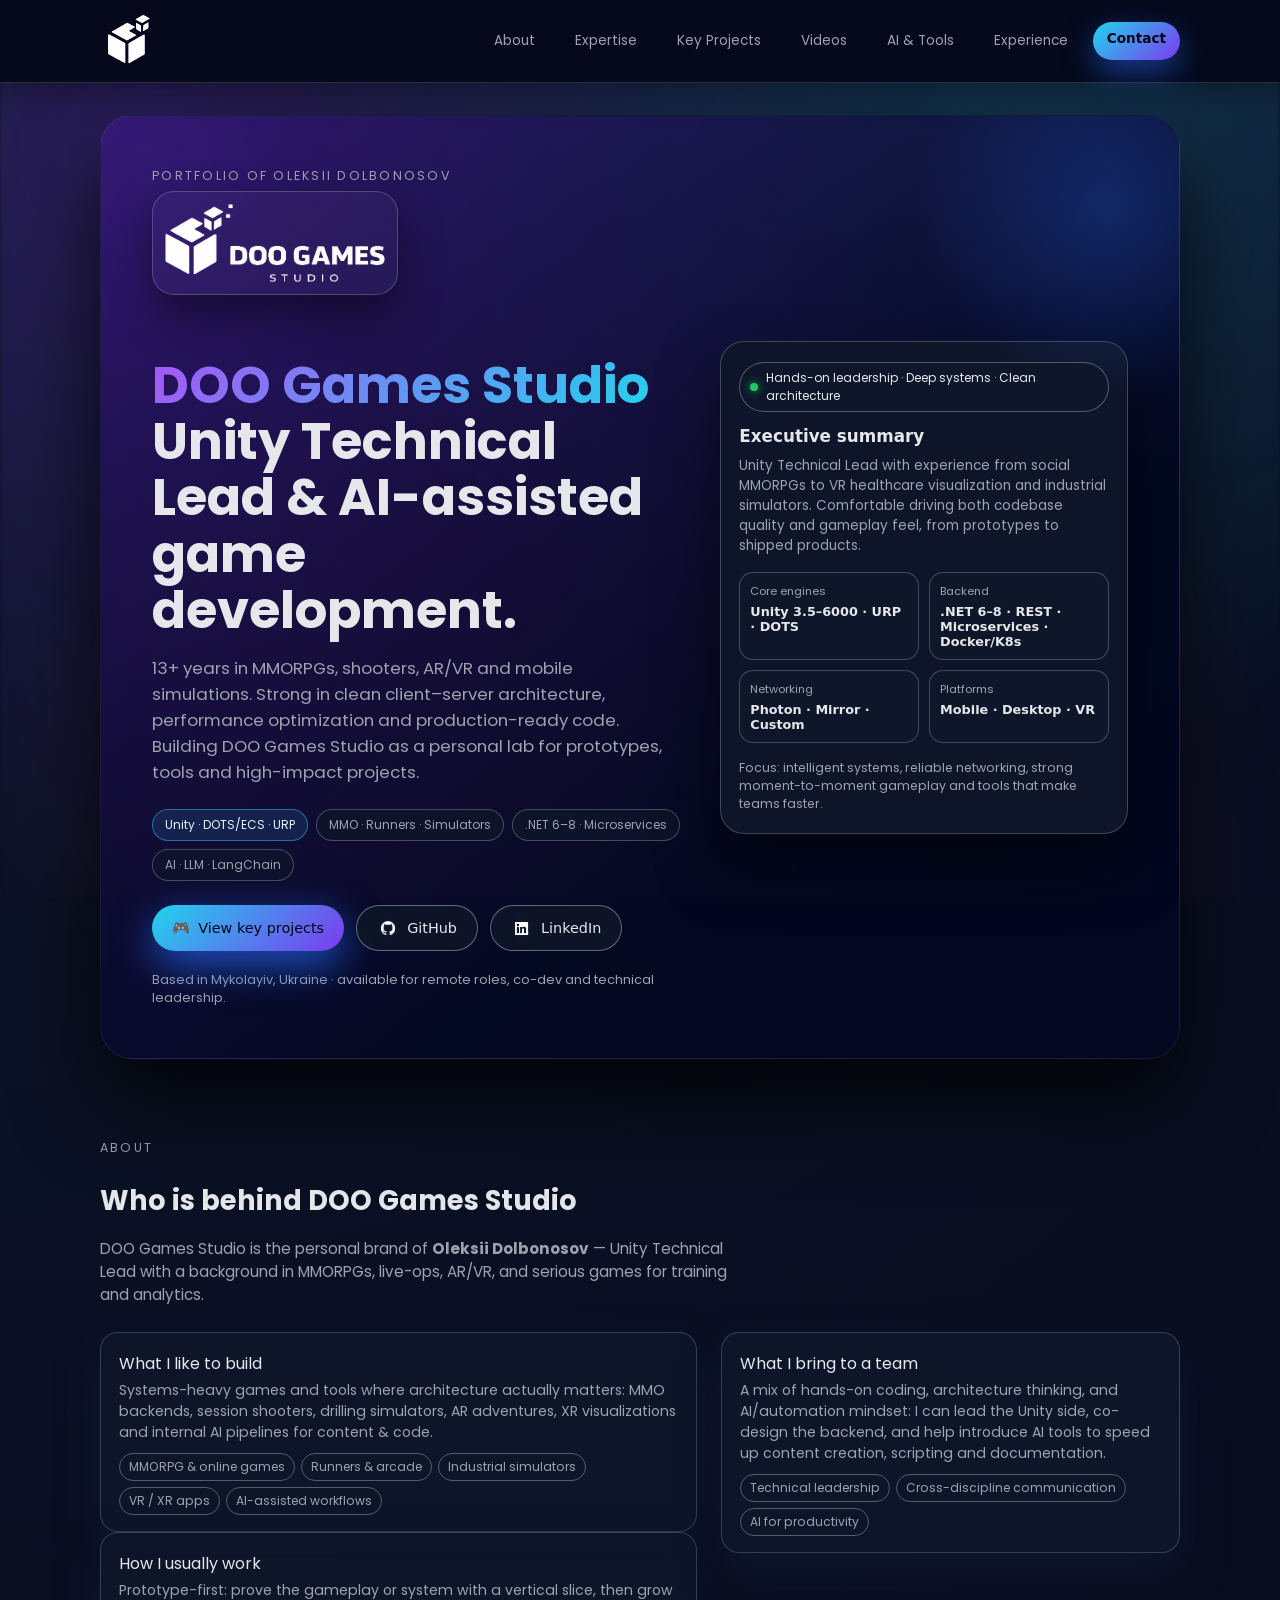
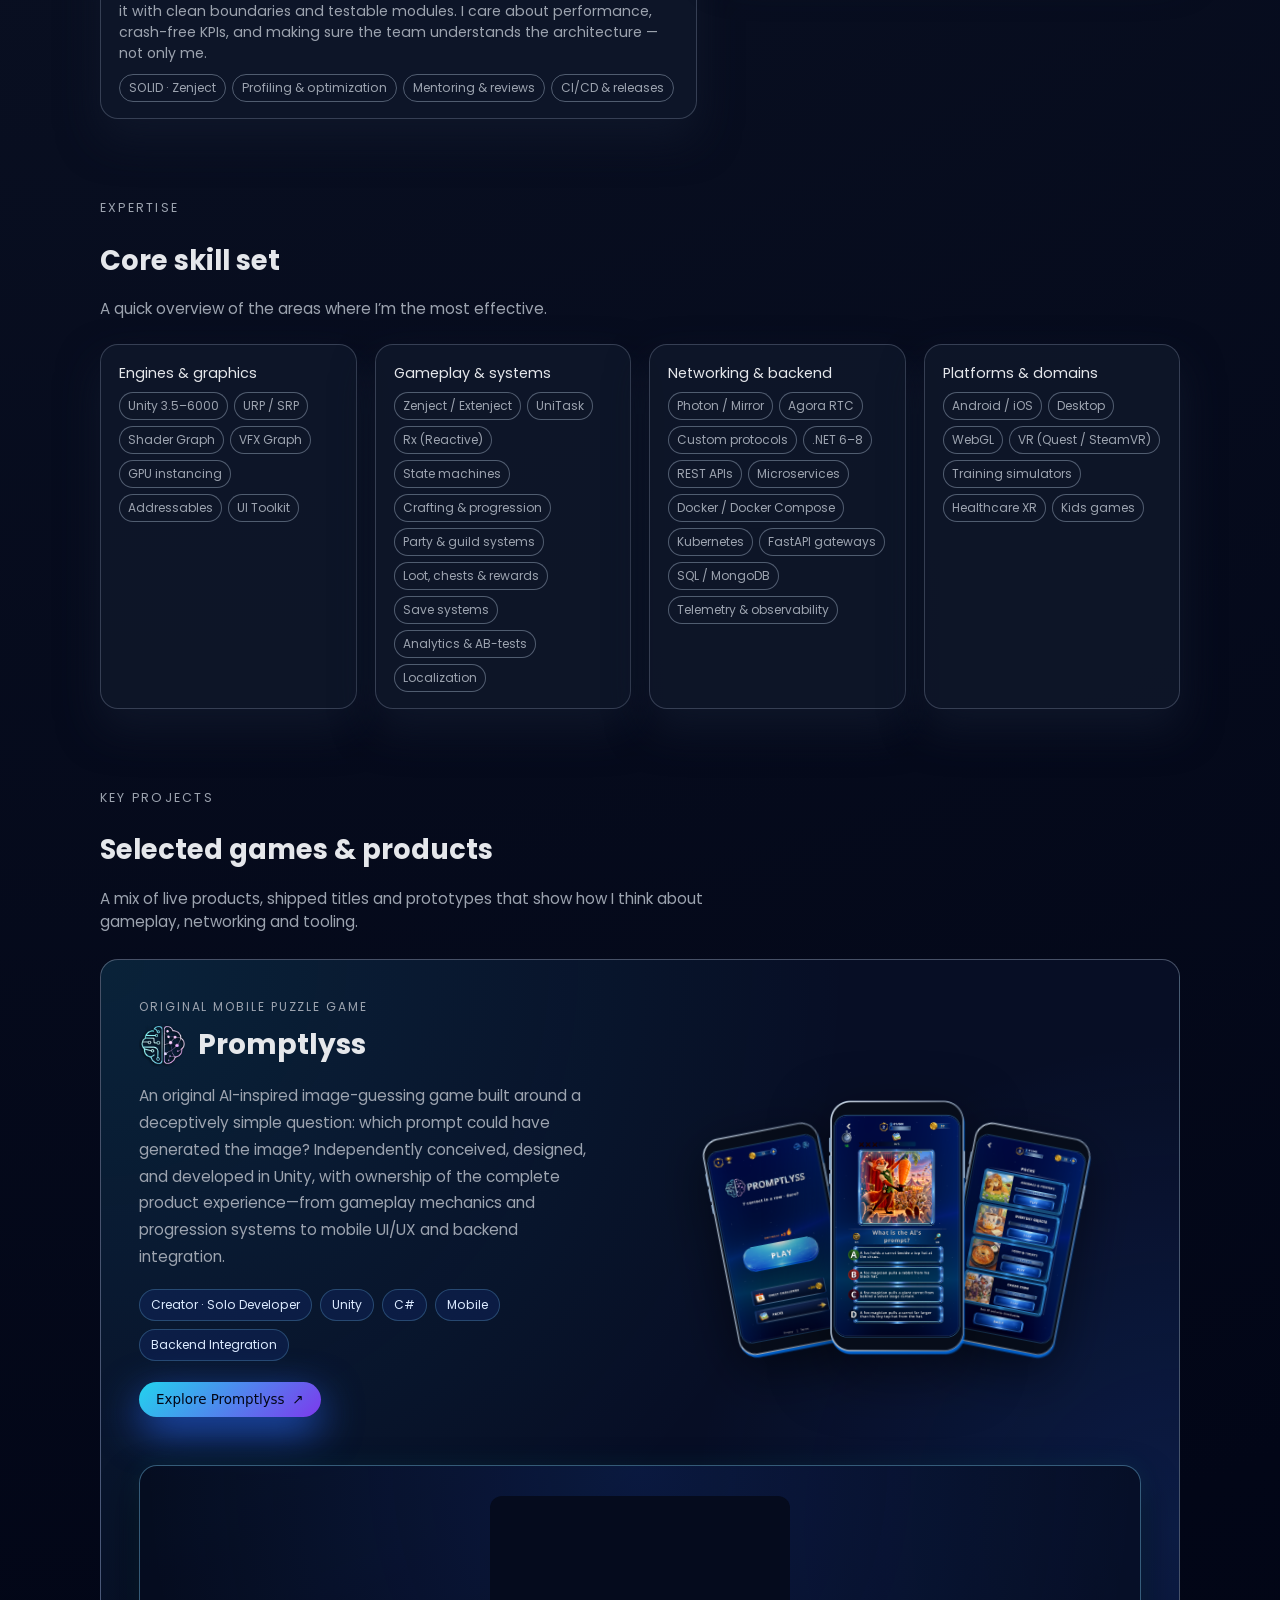
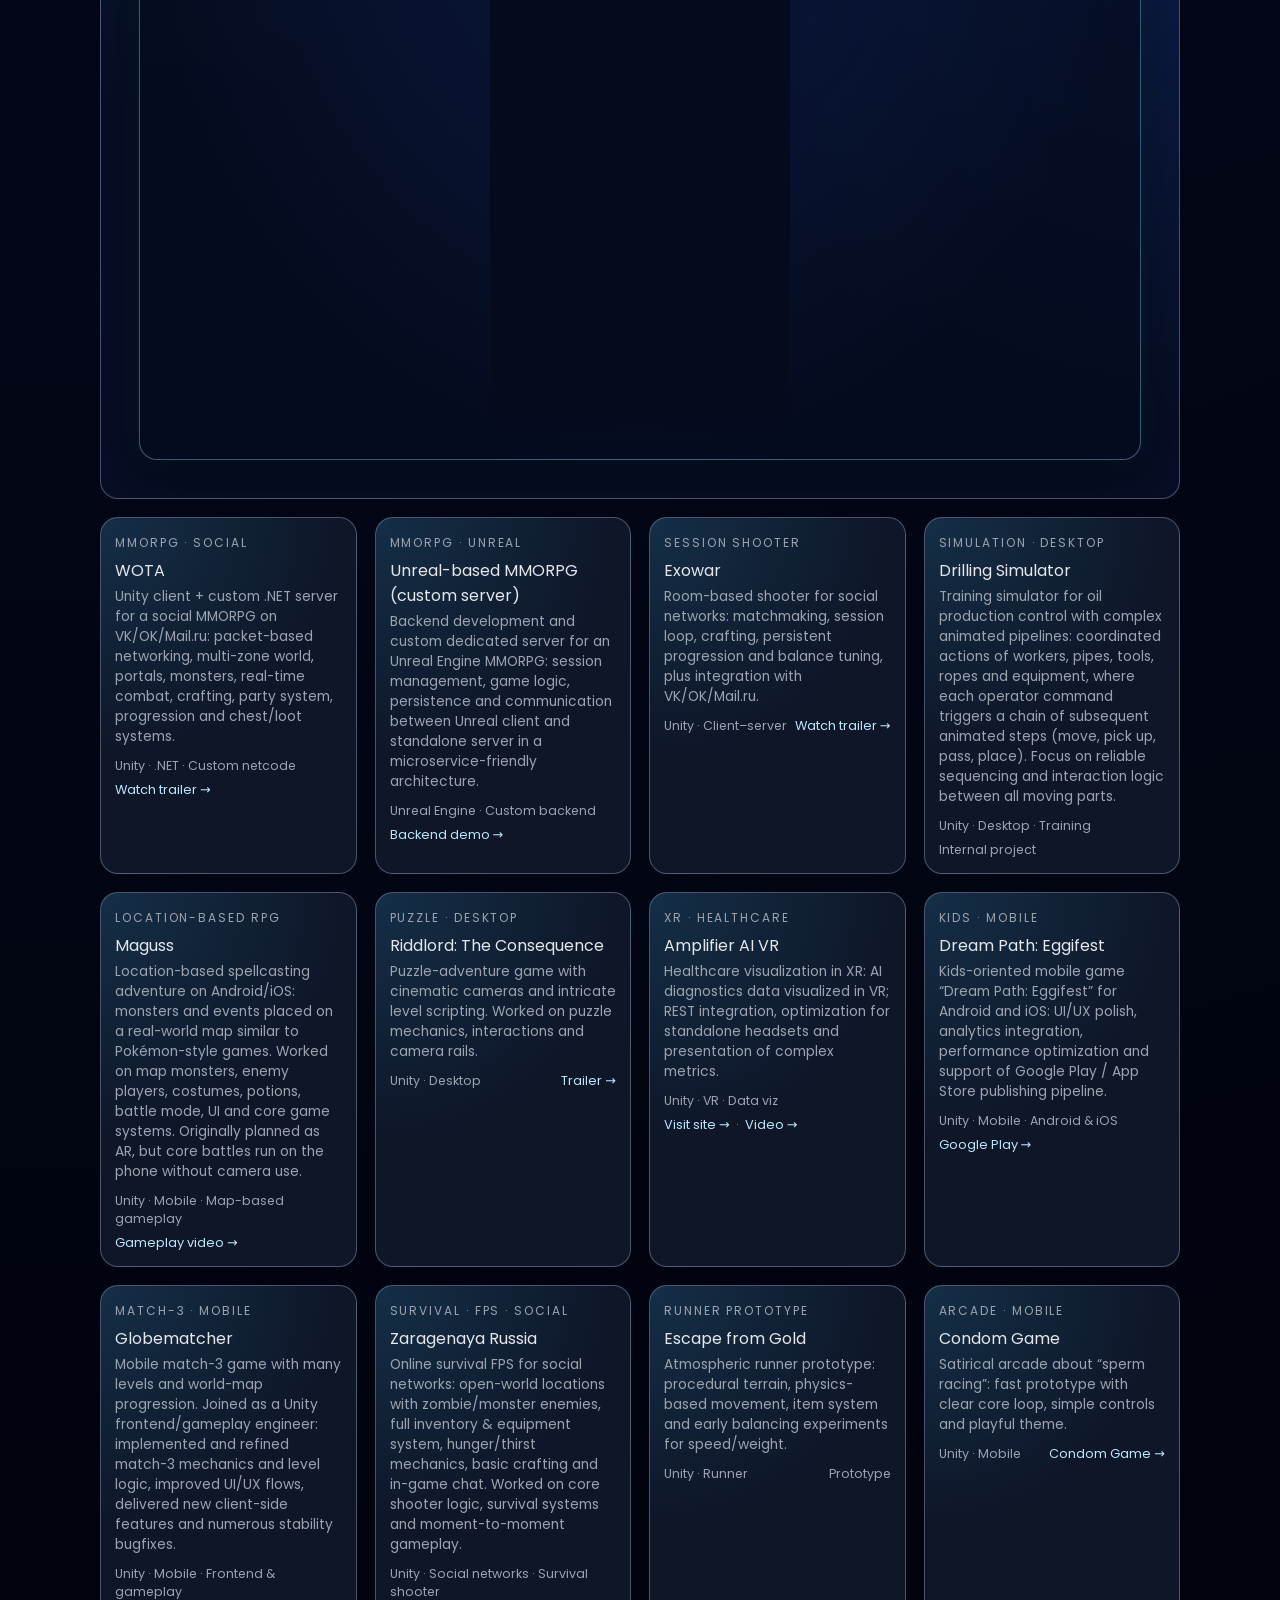
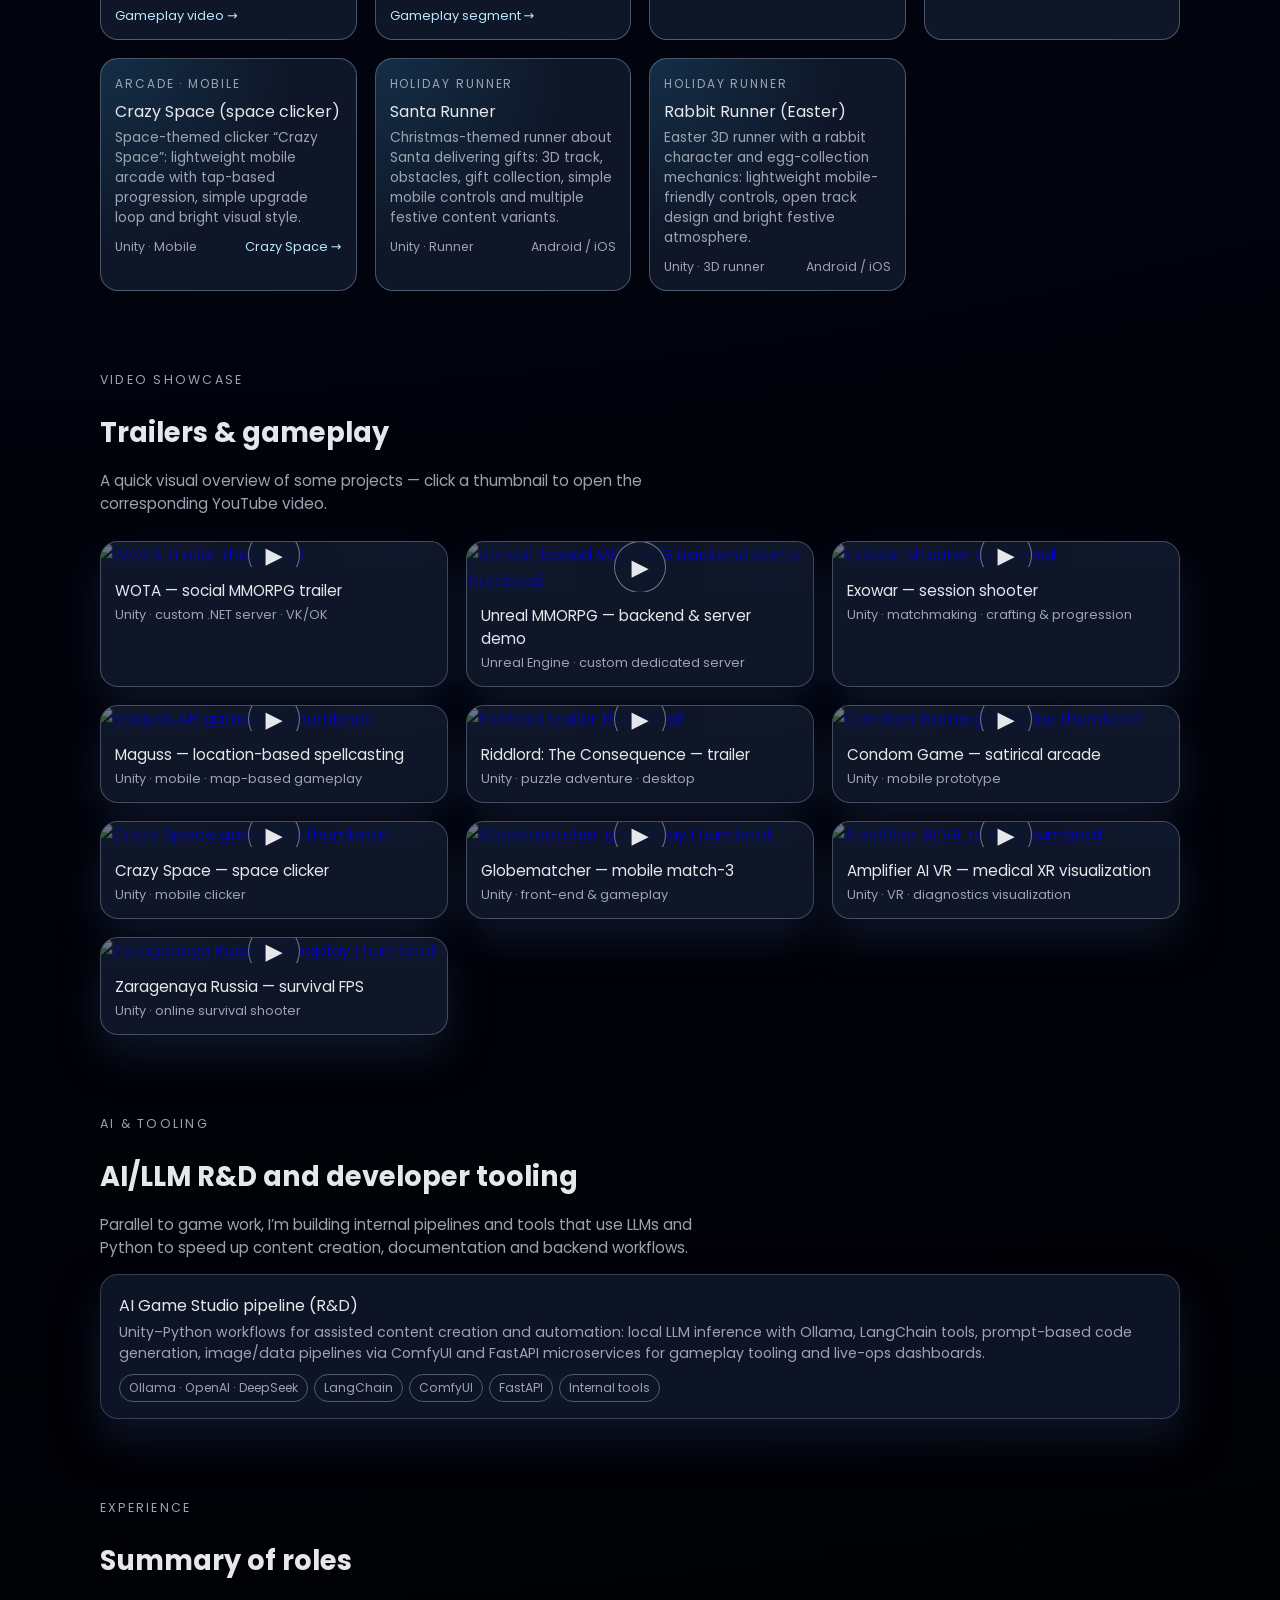
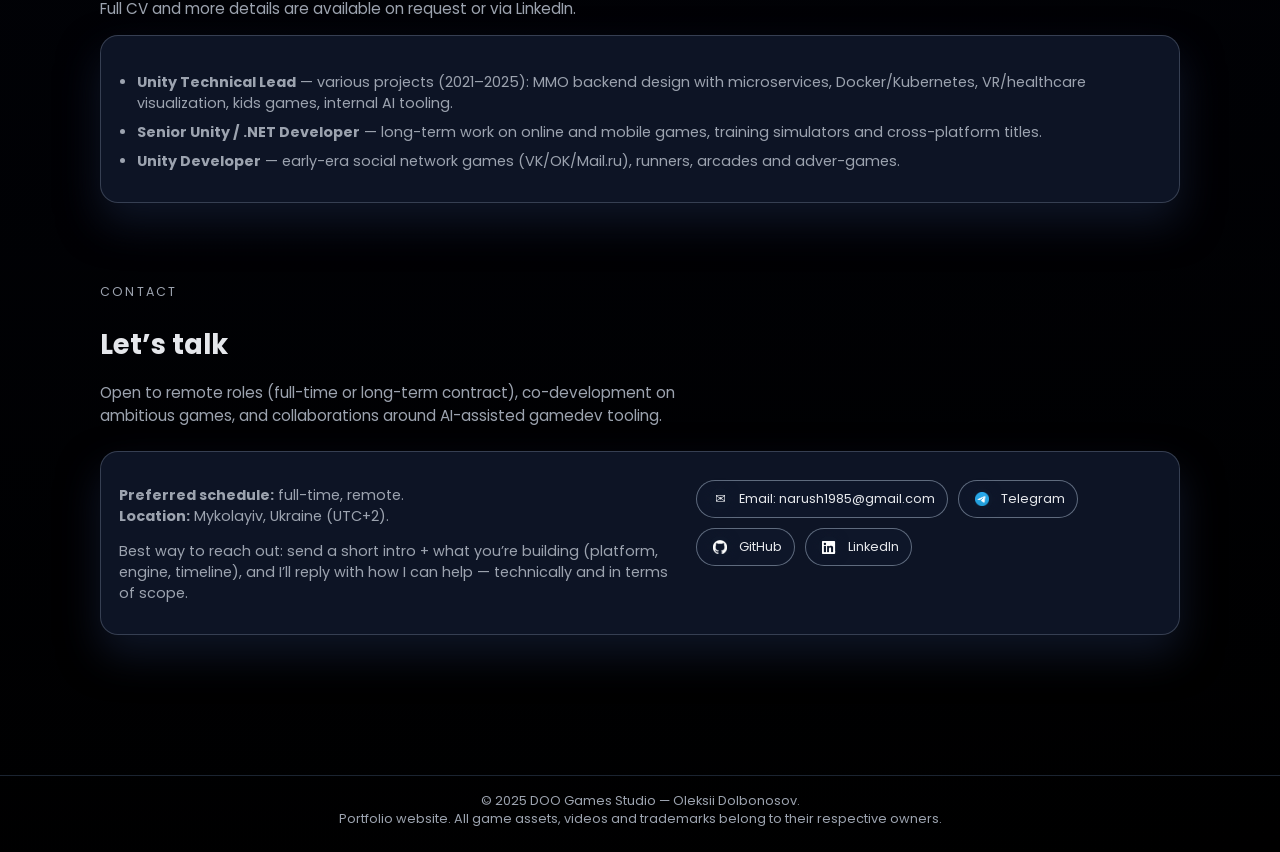
==== commit e81f410e: "Update studio site branding and Promptlyss showcase" ====
--- a/index.html
+++ b/index.html
@@ -6,7 +6,10 @@
     <title>DOO Games Studio — Unity Technical Lead & Game Development</title>
     <meta name="description" content="DOO Games Studio — portfolio of Unity Technical Lead Oleksii Dolbonosov: MMORPGs, shooters, AR/VR, simulations, runners and AI/LLM-assisted gamedev tooling.">
 
-    <link rel="icon" type="image/png" href="LogoDooGamesStudio.png" />
+    <link rel="icon" type="image/png" sizes="32x32" href="favicon-32.png" />
+    <link rel="icon" type="image/png" sizes="64x64" href="favicon-64.png" />
+    <link rel="icon" type="image/png" sizes="16x16" href="favicon-16.png" />
+    <link rel="icon" href="favicon.ico" />
     <link rel="preconnect" href="https://fonts.gstatic.com" />
     <link href="https://fonts.googleapis.com/css2?family=Poppins:wght@300;400;600;700&display=swap" rel="stylesheet" />
 
@@ -66,8 +69,9 @@
             top: 0;
             z-index: 30;
             backdrop-filter: blur(18px);
-            background: linear-gradient(to bottom, rgba(15, 23, 42, 0.98), rgba(15, 23, 42, 0.5), transparent);
+            background: rgba(5, 8, 25, 0.95);
             border-bottom: 1px solid rgba(148, 163, 184, 0.25);
+            box-shadow: 0 10px 30px rgba(0, 0, 0, 0.35);
         }
 
         .nav-inner {
@@ -83,28 +87,17 @@
         .logo {
             display: flex;
             align-items: center;
-            gap: 10px;
+            gap: 0;
         }
 
         .logo-img {
-            width: 40px;
-            height: 40px;
-            border-radius: 12px;
+            width: 58px;
+            height: 58px;
             object-fit: contain;
-            background: rgba(15, 23, 42, 0.9);
-            box-shadow: 0 0 12px rgba(148, 163, 184, 0.6);
-        }
-
-        .logo-text-main {
-            font-weight: 700;
-            font-size: 1.05rem;
-            letter-spacing: 0.08em;
-            text-transform: uppercase;
-        }
-
-        .logo-text-sub {
-            font-size: 0.75rem;
-            color: var(--text-muted);
+            background: transparent;
+            border: 0;
+            border-radius: 0;
+            box-shadow: none;
         }
 
         .nav-links {
@@ -185,15 +178,41 @@
         .hero {
             min-height: calc(100vh - 70px);
             display: grid;
-            grid-template-columns: minmax(0, 1.2fr) minmax(0, 1fr);
-            gap: 32px;
+            grid-template-columns: minmax(0, 1.3fr) minmax(0, 1fr);
+            gap: clamp(2rem, 3vw, 3.2rem);
             align-items: center;
+            padding: clamp(2.5rem, 4vw, 4rem);
+            border-radius: 32px;
+            border: 1px solid rgba(255, 255, 255, 0.08);
+            background: linear-gradient(140deg, rgba(88, 12, 206, 0.25), rgba(2, 8, 32, 0.95) 68%);
+            box-shadow: 0 45px 85px rgba(0, 0, 0, 0.75);
+            position: relative;
+            overflow: hidden;
+        }
+
+        .hero::after {
+            content: '';
+            position: absolute;
+            width: 420px;
+            height: 420px;
+            border-radius: 50%;
+            background: radial-gradient(circle, rgba(37, 99, 235, 0.4) 0%, transparent 65%);
+            top: -120px;
+            right: -140px;
+            opacity: 0.7;
+            pointer-events: none;
         }
 
         @media (max-width: 900px) {
             .hero {
                 grid-template-columns: minmax(0, 1fr);
-                padding-top: 24px;
+                padding: 2.2rem;
+            }
+            .hero::after {
+                width: 260px;
+                height: 260px;
+                top: -100px;
+                right: -80px;
             }
         }
 
@@ -215,6 +234,32 @@
             color: var(--text-muted);
             max-width: 520px;
             margin-bottom: 24px;
+        }
+
+        .hero-logo-block {
+            display: inline-flex;
+            align-items: center;
+            justify-content: center;
+            padding: 0.75rem;
+            border-radius: 22px;
+            border: 1px solid rgba(148, 163, 184, 0.35);
+            background: rgba(255, 255, 255, 0.03);
+            box-shadow: 0 20px 45px rgba(0, 0, 0, 0.45);
+            margin-bottom: 1.2rem;
+            width: fit-content;
+        }
+
+        .hero-logo-block img {
+            width: 220px;
+            height: auto;
+            display: block;
+        }
+
+        @media (max-width: 700px) {
+            .hero-logo-block {
+                width: 100%;
+                justify-content: center;
+            }
         }
 
         .hero-badges {
@@ -289,14 +334,12 @@
 
         .hero-card {
             border-radius: 24px;
-            background: radial-gradient(circle at 0 0, rgba(59, 130, 246, 0.3), transparent 55%),
-                        radial-gradient(circle at 100% 100%, rgba(236, 72, 153, 0.35), transparent 55%),
-                        rgba(15, 23, 42, 0.96);
+            background: rgba(15, 23, 42, 0.94);
             border: 1px solid rgba(148, 163, 184, 0.35);
             padding: 20px 18px;
             position: relative;
             overflow: hidden;
-            box-shadow: var(--shadow-soft);
+            box-shadow: 0 30px 60px rgba(0, 0, 0, 0.55);
         }
 
         .hero-card-inner {
@@ -451,6 +494,204 @@
             position: relative;
             overflow: hidden;
             transition: var(--transition-fast);
+        }
+
+        .project-card--featured {
+            grid-column: 1 / -1;
+            display: grid;
+            grid-template-columns: minmax(0, 1fr) minmax(390px, 1.05fr);
+            gap: clamp(22px, 4vw, 48px);
+            align-items: center;
+            padding: clamp(22px, 3.5vw, 38px);
+            background:
+                radial-gradient(circle at 100% 50%, rgba(37, 99, 235, 0.16), transparent 40%),
+                radial-gradient(circle at 0 0, rgba(34, 211, 238, 0.1), transparent 48%),
+                rgba(8, 15, 38, 0.98);
+            border-color: rgba(148, 163, 184, 0.45);
+        }
+
+        .project-feature-visual {
+            min-height: 410px;
+            position: relative;
+        }
+
+        .project-feature-visual::before {
+            content: "";
+            position: absolute;
+            z-index: -1;
+            inset: 8% 20% 8% 0;
+            border-radius: 50%;
+            background: radial-gradient(ellipse, rgba(59, 130, 246, 0.2), transparent 68%);
+            filter: blur(28px);
+            pointer-events: none;
+        }
+
+        .project-feature-fan {
+            position: relative;
+            z-index: 0;
+            width: 100%;
+            height: 100%;
+            min-height: 410px;
+        }
+
+        .project-feature-fan .project-feature-screen {
+            position: absolute;
+            z-index: 1;
+            top: 50%;
+            left: 29%;
+            display: block;
+            height: min(350px, 86%);
+            width: auto;
+            object-fit: contain;
+            filter: drop-shadow(0 22px 35px rgba(0, 0, 0, 0.5));
+            transform-origin: 50% 82%;
+        }
+
+        .project-feature-screen--left {
+            z-index: 1 !important;
+            left: 29% !important;
+            transform: translate(-50%, -50%) rotate(-11deg) scale(.72);
+        }
+
+        .project-feature-screen--center {
+            z-index: 3 !important;
+            left: 50% !important;
+            transform: translate(-50%, -50%) scale(.82);
+        }
+
+        .project-feature-screen--right {
+            z-index: 2 !important;
+            left: 71% !important;
+            transform: translate(-50%, -50%) rotate(11deg) scale(.72);
+        }
+
+        .project-feature-video {
+            grid-column: 1 / -1;
+            position: relative;
+            z-index: 1;
+            width: 100%;
+            display: grid;
+            place-items: center;
+            padding: clamp(16px, 3vw, 30px);
+            border: 1px solid rgba(125, 211, 252, 0.4);
+            border-radius: 18px;
+            background:
+                radial-gradient(ellipse at 50% 0, rgba(37, 99, 235, 0.16), transparent 70%),
+                rgba(5, 11, 29, 0.68);
+            box-shadow: 0 18px 42px rgba(0, 0, 0, 0.48), 0 0 24px rgba(43, 239, 255, 0.08);
+        }
+
+        .project-feature-video iframe {
+            display: block;
+            width: 100%;
+            max-width: 300px;
+            aspect-ratio: 9 / 16;
+            border: 0;
+            border-radius: 12px;
+            background: #050b1d;
+        }
+
+        .project-feature-copy {
+            min-width: 0;
+        }
+
+        .project-title-line {
+            display: flex;
+            align-items: center;
+            gap: 13px;
+            margin: 2px 0 9px;
+        }
+
+        .project-title-line img {
+            width: 46px;
+            height: 46px;
+            object-fit: contain;
+            flex: 0 0 auto;
+        }
+
+        .project-card--featured .project-title {
+            font-size: clamp(1.45rem, 2.2vw, 2rem);
+            margin: 0;
+        }
+
+        .project-card--featured .project-text {
+            max-width: 740px;
+            font-size: 0.96rem;
+            line-height: 1.75;
+        }
+
+        .project-feature-points {
+            display: flex;
+            flex-wrap: wrap;
+            gap: 8px;
+            margin: 18px 0 21px;
+        }
+
+        .project-feature-points span {
+            border: 1px solid rgba(125, 211, 252, 0.24);
+            color: #dbeafe;
+            background: rgba(30, 64, 175, 0.18);
+            border-radius: 999px;
+            padding: 6px 11px;
+            font-size: 0.76rem;
+        }
+
+        .project-feature-actions {
+            display: flex;
+            flex-wrap: wrap;
+            align-items: center;
+            gap: 16px;
+        }
+
+        .project-feature-actions .btn {
+            padding: 10px 17px;
+            font-size: 0.84rem;
+        }
+
+        .project-feature-actions a:focus-visible {
+            outline: 2px solid #a5f3fc;
+            outline-offset: 4px;
+        }
+
+        @media (max-width: 700px) {
+            .project-card--featured {
+                grid-template-columns: minmax(0, 1fr);
+                gap: 8px;
+                padding: 15px;
+            }
+
+            .project-feature-visual {
+                min-height: 360px;
+            }
+
+            .project-feature-fan {
+                min-height: 360px;
+            }
+
+            .project-feature-fan .project-feature-screen {
+                height: min(320px, 86%);
+            }
+
+            .project-title-line img {
+                width: 40px;
+                height: 40px;
+            }
+        }
+
+        @media (max-width: 480px) {
+            .project-feature-screen--left {
+                left: 37% !important;
+                transform: translate(-50%, -50%) rotate(-9deg) scale(.5);
+            }
+
+            .project-feature-screen--center {
+                transform: translate(-50%, -50%) scale(.62);
+            }
+
+            .project-feature-screen--right {
+                left: 63% !important;
+                transform: translate(-50%, -50%) rotate(9deg) scale(.5);
+            }
         }
 
         .project-card:hover {
@@ -679,11 +920,7 @@
 <header class="nav">
     <div class="nav-inner">
         <div class="logo">
-            <img src="LogoDooGamesStudio.png" alt="DOO Games Studio logo" class="logo-img" />
-            <div>
-                <div class="logo-text-main">DOO Games Studio</div>
-                <div class="logo-text-sub">Unity Technical Lead · Game Dev & AI Tooling</div>
-            </div>
+            <img src="doogamesstudio-mark.png" alt="DOO Games Studio mark" class="logo-img" />
         </div>
 
         <nav class="nav-links">
@@ -703,6 +940,9 @@
     <section class="hero" id="top">
         <div>
             <div class="section-label">Portfolio of Oleksii Dolbonosov</div>
+            <div class="hero-logo-block">
+                <img src="LogoDooGamesStudio.png" alt="DOO Games Studio logo" />
+            </div>
             <h1 class="hero-main-title">
                 <span class="hero-gradient">DOO Games Studio</span><br />
                 Unity Technical Lead & AI-assisted game development.
@@ -926,6 +1166,39 @@
         </p>
 
         <div class="projects-grid">
+            <article class="project-card project-card--featured">
+                <div class="project-feature-copy">
+                    <div class="project-label">Original Mobile Puzzle Game</div>
+                    <div class="project-title-line">
+                        <img src="assets/promptlyss/game-logo.png" alt="Promptlyss game icon" loading="lazy" />
+                        <h3 class="project-title">Promptlyss</h3>
+                    </div>
+                    <p class="project-text">
+                        An original AI-inspired image-guessing game built around a deceptively simple question: which prompt could have generated the image? Independently conceived, designed, and developed in Unity, with ownership of the complete product experience—from gameplay mechanics and progression systems to mobile UI/UX and backend integration.
+                    </p>
+                    <div class="project-feature-points" aria-label="Project highlights">
+                        <span>Creator · Solo Developer</span>
+                        <span>Unity</span>
+                        <span>C#</span>
+                        <span>Mobile</span>
+                        <span>Backend Integration</span>
+                    </div>
+                    <div class="project-feature-actions">
+                        <a class="btn btn-primary" href="https://promptlyss.com/" target="_blank" rel="noopener noreferrer" aria-label="Explore Promptlyss, opens in a new tab">Explore Promptlyss <span aria-hidden="true">↗</span></a>
+                    </div>
+                </div>
+                <div class="project-feature-visual">
+                    <div class="project-feature-fan" role="img" aria-label="Three Promptlyss screens arranged in a fan: home, answer choices, and packs">
+                        <img class="project-feature-screen project-feature-screen--left" src="assets/promptlyss/01-home-iphone.png" alt="" loading="lazy" />
+                        <img class="project-feature-screen project-feature-screen--center" src="assets/promptlyss/05-answer-options-iphone.png" alt="" loading="lazy" />
+                        <img class="project-feature-screen project-feature-screen--right" src="assets/promptlyss/03-packs-iphone.png" alt="" loading="lazy" />
+                    </div>
+                </div>
+                <div class="project-feature-video">
+                    <iframe src="https://www.youtube-nocookie.com/embed/06WP0jKtLgA?rel=0" title="Promptlyss YouTube Shorts video" loading="lazy" allow="accelerometer; autoplay; clipboard-write; encrypted-media; gyroscope; picture-in-picture; web-share" referrerpolicy="strict-origin-when-cross-origin" allowfullscreen></iframe>
+                </div>
+            </article>
+
             <article class="project-card">
                 <div class="project-label">MMORPG · Social</div>
                 <div class="project-title">WOTA</div>
